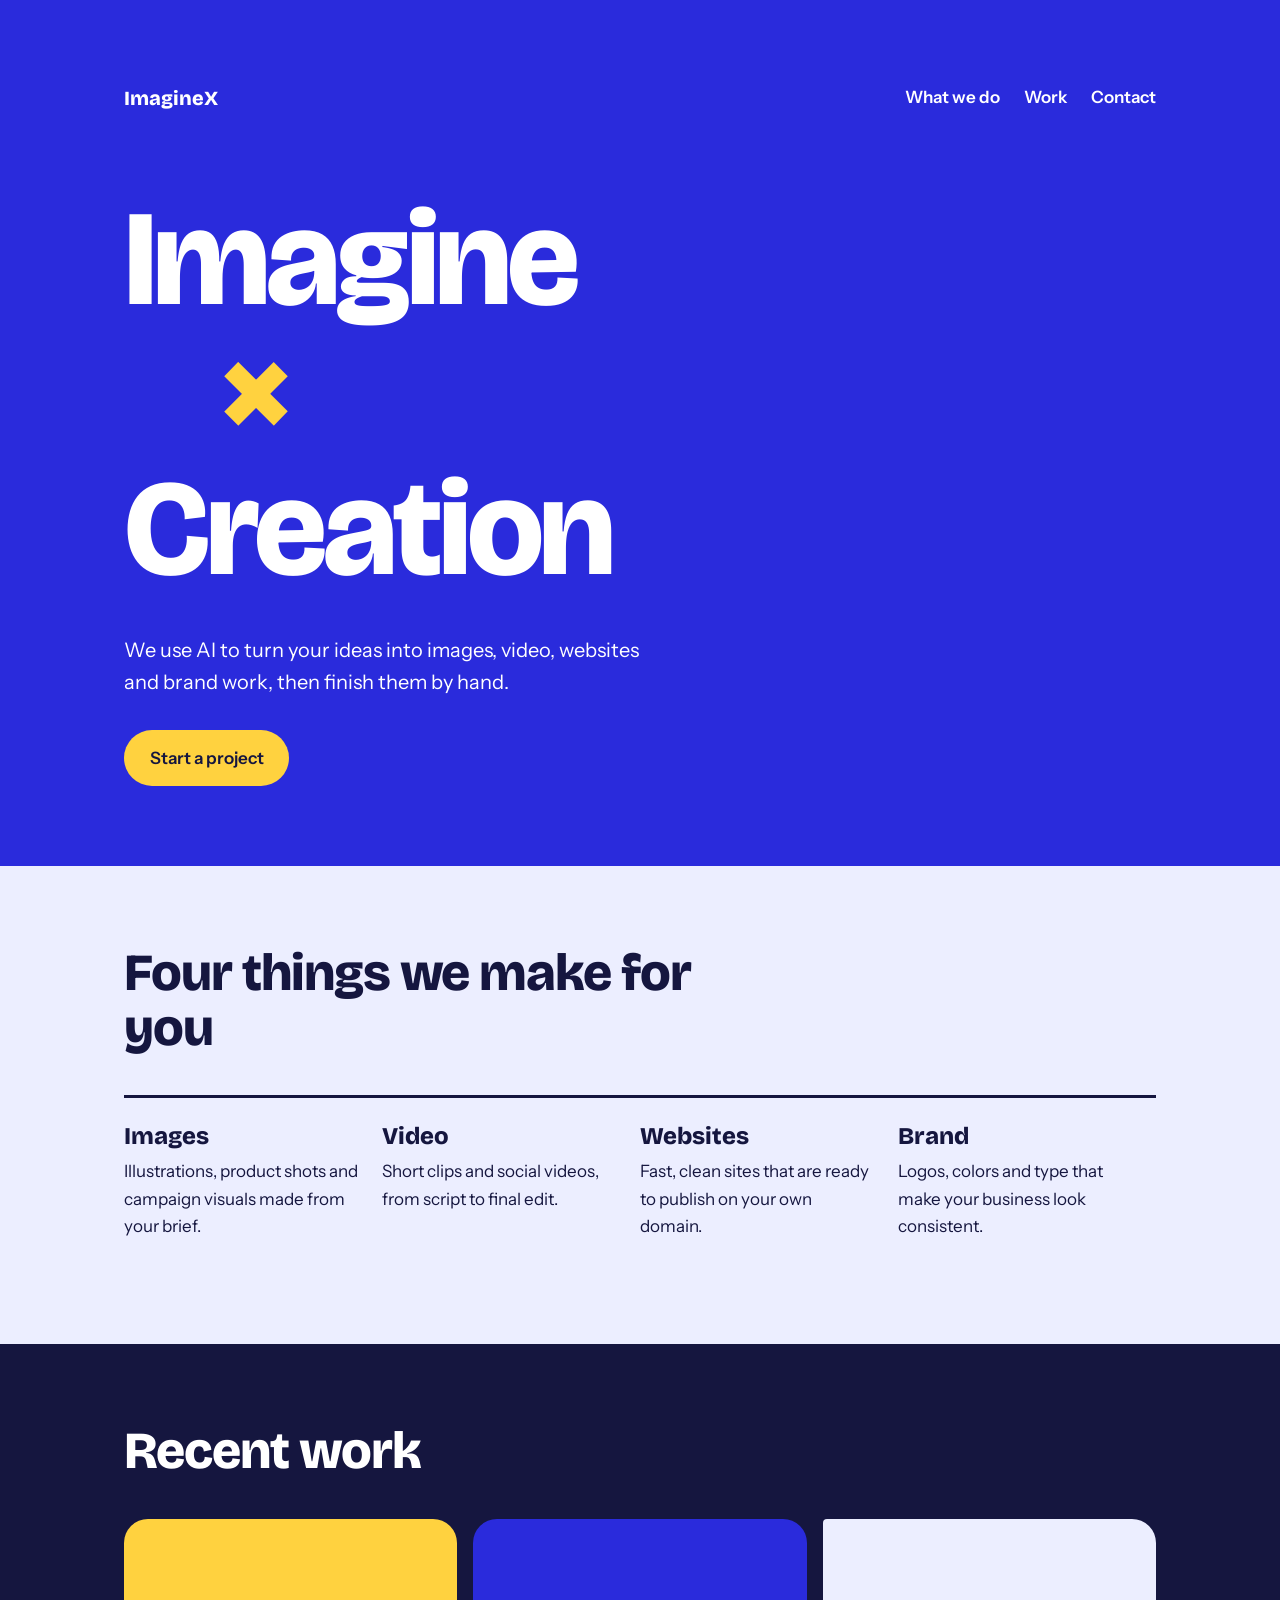
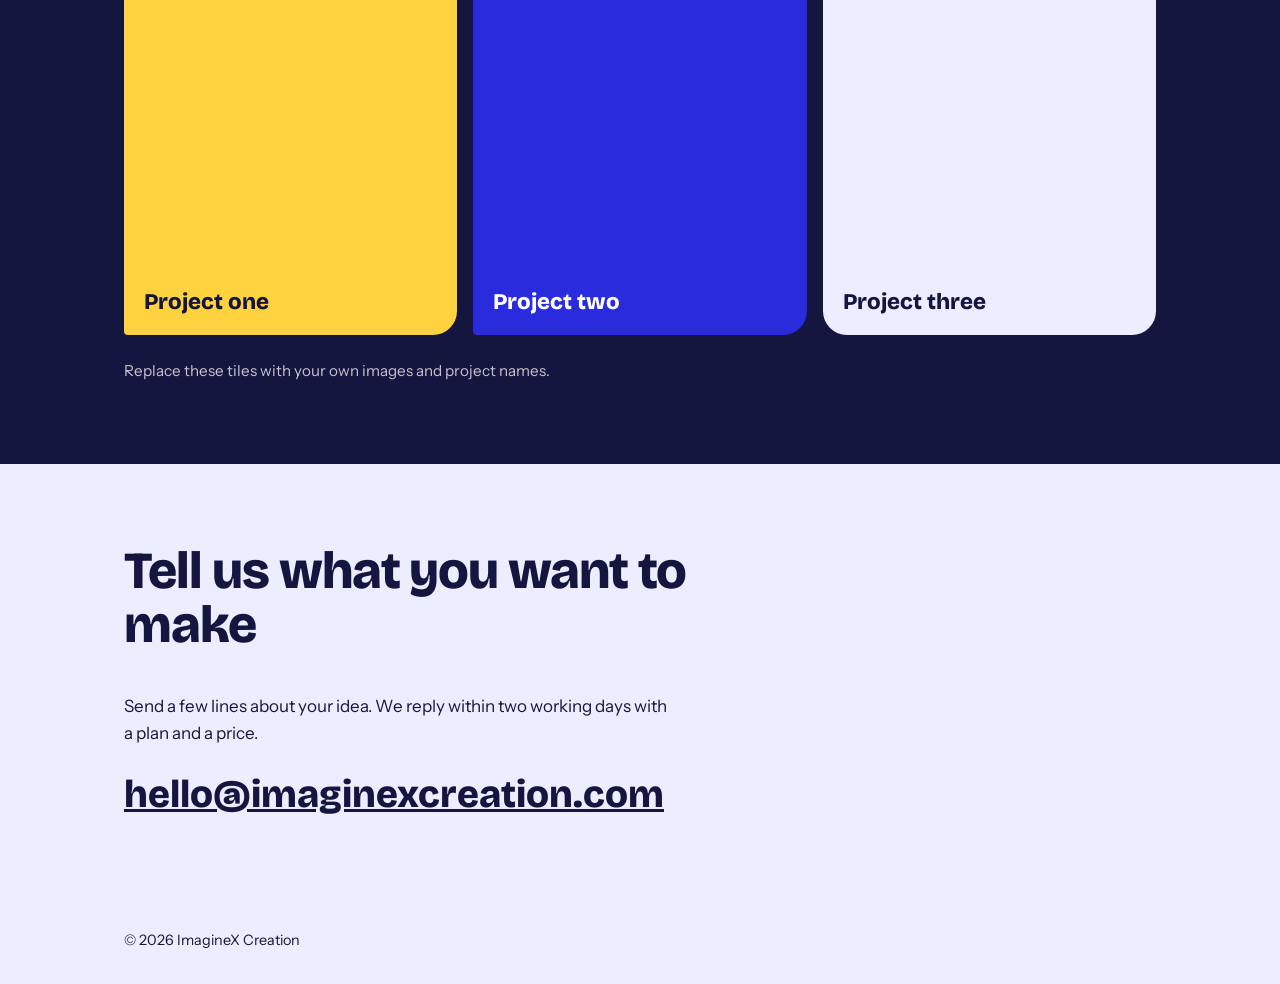
==== index.html @ 9c1b9d25 "Add files via upload" ====
<!DOCTYPE html>
<html lang="en">
<head>
<meta charset="utf-8">
<meta name="viewport" content="width=device-width, initial-scale=1">
<title>ImagineX Creation: AI-powered creative studio</title>
<meta name="description" content="ImagineX Creation turns ideas into images, video, websites and brand work using AI.">
<link rel="icon" href="data:image/svg+xml,<svg xmlns='http://www.w3.org/2000/svg' viewBox='0 0 100 100'><text y='.9em' font-size='90'>✦</text></svg>">
<link rel="preconnect" href="https://fonts.googleapis.com">
<link rel="preconnect" href="https://fonts.gstatic.com" crossorigin>
<link href="https://fonts.googleapis.com/css2?family=Bricolage+Grotesque:opsz,wght@12..96,500;12..96,800&family=Instrument+Sans:wght@400;600&display=swap" rel="stylesheet">
<style>
:root{--blue:#2a2bdc;--ice:#eceeff;--sun:#ffd23f;--navy:#15163f;--white:#fff;
--display:"Bricolage Grotesque","Arial Black",system-ui,sans-serif;--body:"Instrument Sans",system-ui,-apple-system,"Segoe UI",sans-serif}
*{box-sizing:border-box;margin:0}
html{scroll-behavior:smooth}
body{font-family:var(--body);background:var(--ice);color:var(--navy);line-height:1.6;font-size:1.0625rem}
a{color:inherit}
:focus-visible{outline:3px solid var(--sun);outline-offset:3px}
.wrap{max-width:1080px;margin:0 auto;padding:0 1.5rem}
header{display:flex;justify-content:space-between;align-items:center;padding:1.25rem 0}
.logo{font:800 1.25rem var(--display);text-decoration:none}
nav a{margin-left:1.5rem;text-decoration:none;font-weight:600}
nav a:hover{text-decoration:underline}
.hero{background:var(--blue);color:var(--white);padding:4rem 0 5rem;overflow:hidden}
.hero h1{font:800 clamp(3rem,11vw,8.5rem)/.95 var(--display);letter-spacing:-.03em;display:flex;flex-direction:column;align-items:flex-start}
.hero .x{display:inline-block;color:var(--sun);font-size:1.15em;line-height:.8;margin:.05em 0 .05em .6em;transition:transform .15s ease-out}
.hero p{max-width:34rem;margin-top:2.5rem;font-size:1.25rem}
.btn{display:inline-block;margin-top:2rem;background:var(--sun);color:var(--navy);padding:.9rem 1.6rem;border-radius:999px;font-weight:600;text-decoration:none}
.btn:hover{background:var(--white)}
section{padding:5rem 0}
h2{font:800 clamp(2rem,5vw,3.25rem)/1.05 var(--display);letter-spacing:-.02em;margin-bottom:2.5rem;max-width:20ch}
.what{display:grid;grid-template-columns:repeat(auto-fit,minmax(15rem,1fr));gap:0}
.what div{padding:1.5rem 1.5rem 1.5rem 0;border-top:3px solid var(--navy)}
.what h3{font:800 1.5rem var(--display);margin-bottom:.5rem}
.work{background:var(--navy);color:var(--white)}
.work h2{color:var(--white)}
.grid{display:grid;grid-template-columns:repeat(auto-fit,minmax(14rem,1fr));gap:1rem}
.tile{aspect-ratio:4/5;border-radius:1.5rem 1.5rem 1.5rem .25rem;padding:1.25rem;display:flex;align-items:flex-end;font:800 1.4rem var(--display)}
.t1{background:var(--sun);color:var(--navy)}
.t2{background:var(--blue)}
.t3{background:var(--ice);color:var(--navy);border-radius:.25rem 1.5rem 1.5rem 1.5rem}
.note{margin-top:1.5rem;opacity:.75;font-size:.95rem}
.contact p{max-width:34rem;margin-bottom:1.5rem}
.mail{font:800 clamp(1.4rem,4vw,2.4rem) var(--display)}
footer{padding:2rem 0;font-size:.9rem}
@media (prefers-reduced-motion:reduce){.hero .x{transition:none}html{scroll-behavior:auto}}
</style>
</head>
<body>
<div class="hero">
 <div class="wrap">
  <header>
   <a class="logo" href="#">ImagineX</a>
   <nav><a href="#what">What we do</a><a href="#work">Work</a><a href="#contact">Contact</a></nav>
  </header>
  <h1 style="margin-top:4rem"><span>Imagine</span><span class="x" id="x" aria-hidden="true">×</span><span>Creation</span></h1>
  <p>We use AI to turn your ideas into images, video, websites and brand work, then finish them by hand.</p>
  <a class="btn" href="#contact">Start a project</a>
 </div>
</div>

<section id="what">
 <div class="wrap">
  <h2>Four things we make for you</h2>
  <div class="what">
   <div><h3>Images</h3><p>Illustrations, product shots and campaign visuals made from your brief.</p></div>
   <div><h3>Video</h3><p>Short clips and social videos, from script to final edit.</p></div>
   <div><h3>Websites</h3><p>Fast, clean sites that are ready to publish on your own domain.</p></div>
   <div><h3>Brand</h3><p>Logos, colors and type that make your business look consistent.</p></div>
  </div>
 </div>
</section>

<section id="work" class="work">
 <div class="wrap">
  <h2>Recent work</h2>
  <div class="grid">
   <div class="tile t1">Project one</div>
   <div class="tile t2">Project two</div>
   <div class="tile t3">Project three</div>
  </div>
  <p class="note">Replace these tiles with your own images and project names.</p>
 </div>
</section>

<section id="contact" class="contact">
 <div class="wrap">
  <h2>Tell us what you want to make</h2>
  <p>Send a few lines about your idea. We reply within two working days with a plan and a price.</p>
  <a class="mail" href="mailto:hello@imaginexcreation.com">hello@imaginexcreation.com</a>
 </div>
</section>

<footer><div class="wrap">© <span id="y">2026</span> ImagineX Creation</div></footer>

<script>
document.getElementById("y").textContent=new Date().getFullYear();
var x=document.getElementById("x");
if(!matchMedia("(prefers-reduced-motion: reduce)").matches){
 addEventListener("pointermove",function(e){
  var r=(e.clientX/innerWidth-.5)*180;
  x.style.transform="rotate("+r+"deg)";
 });
}
</script>
</body>
</html>
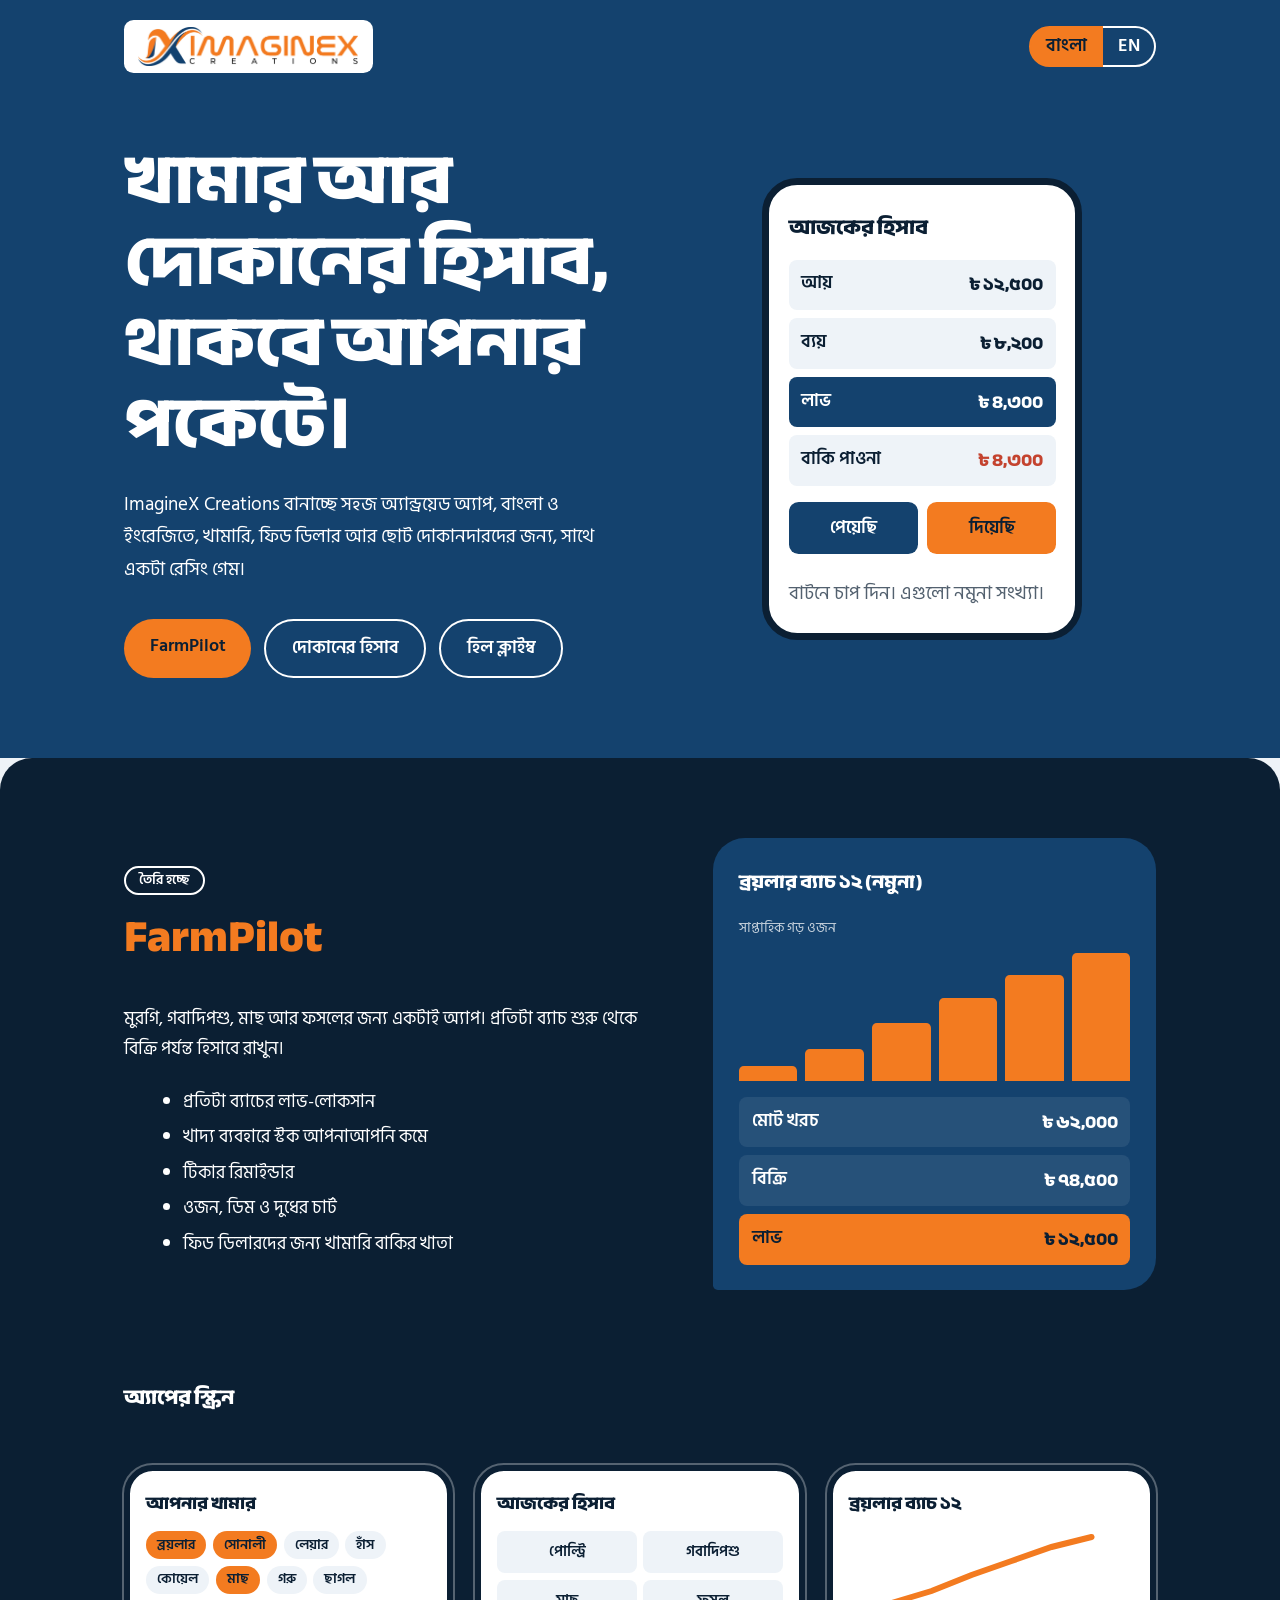
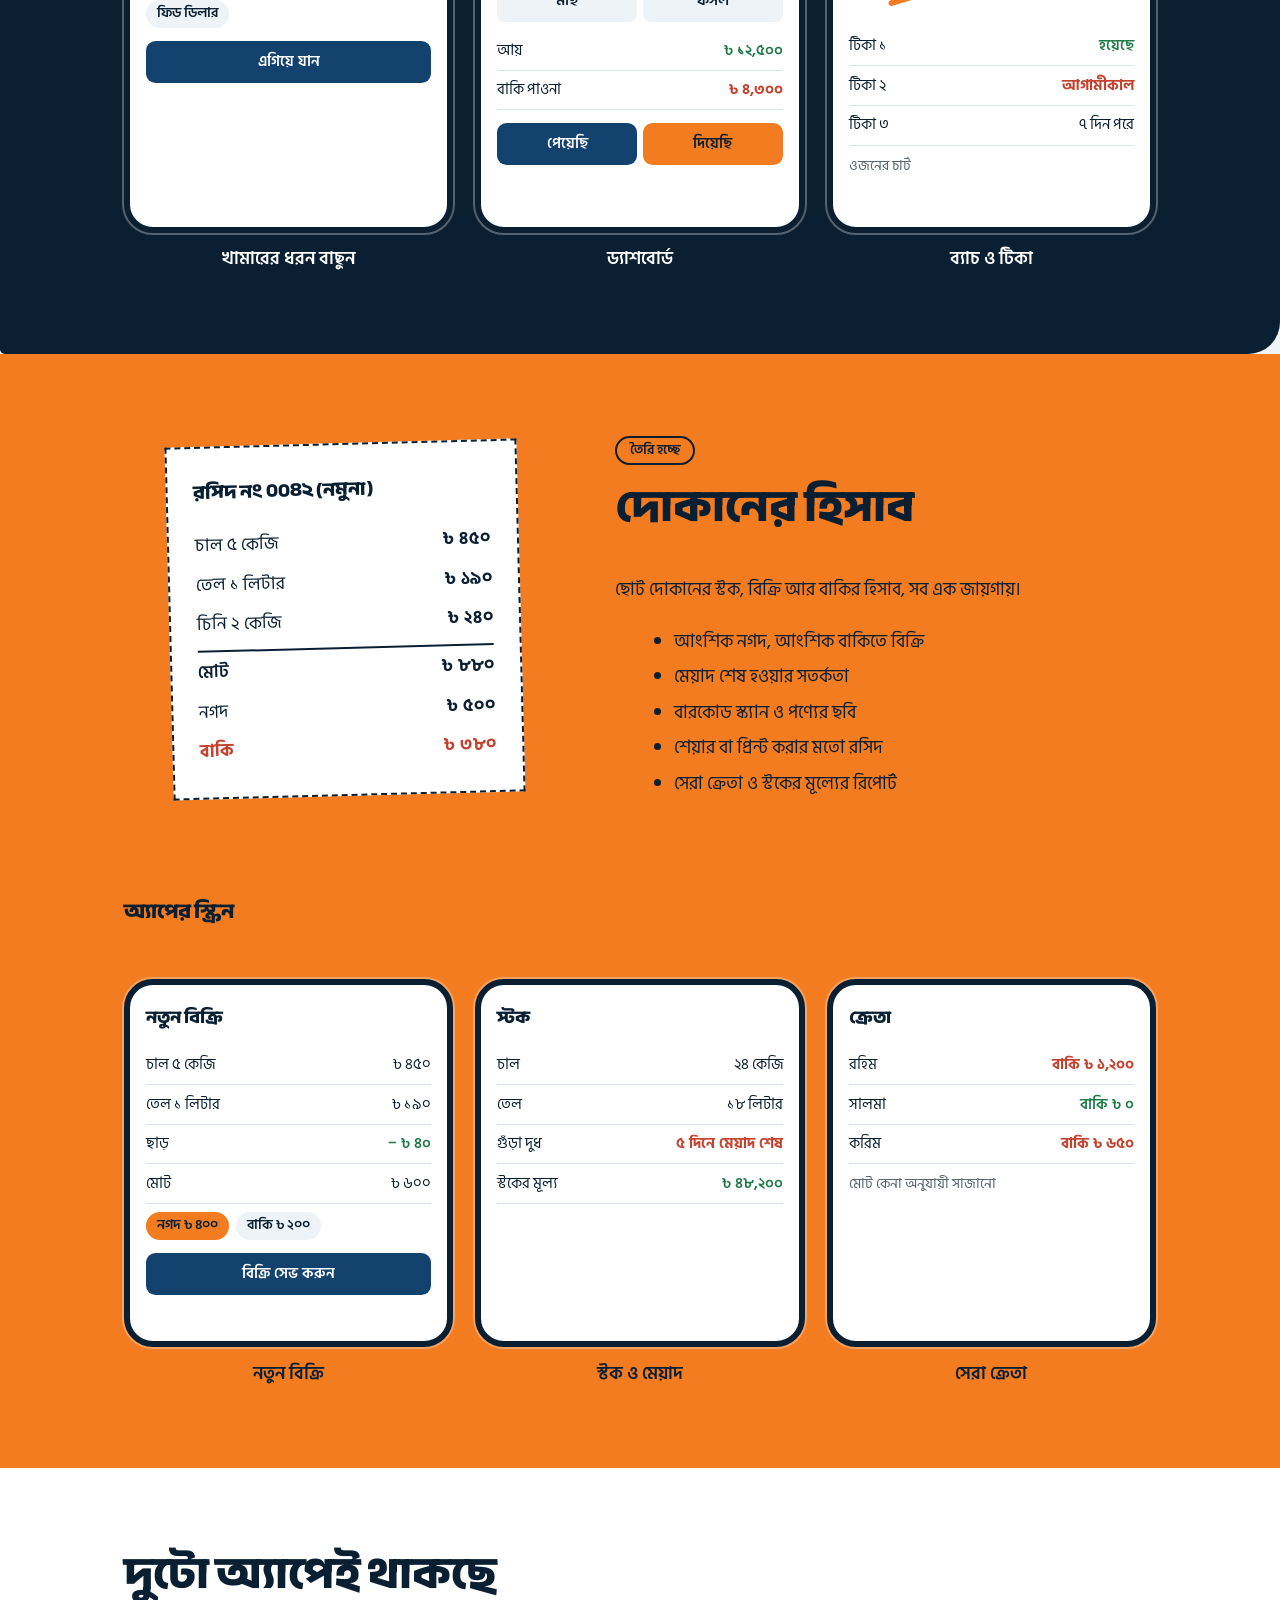
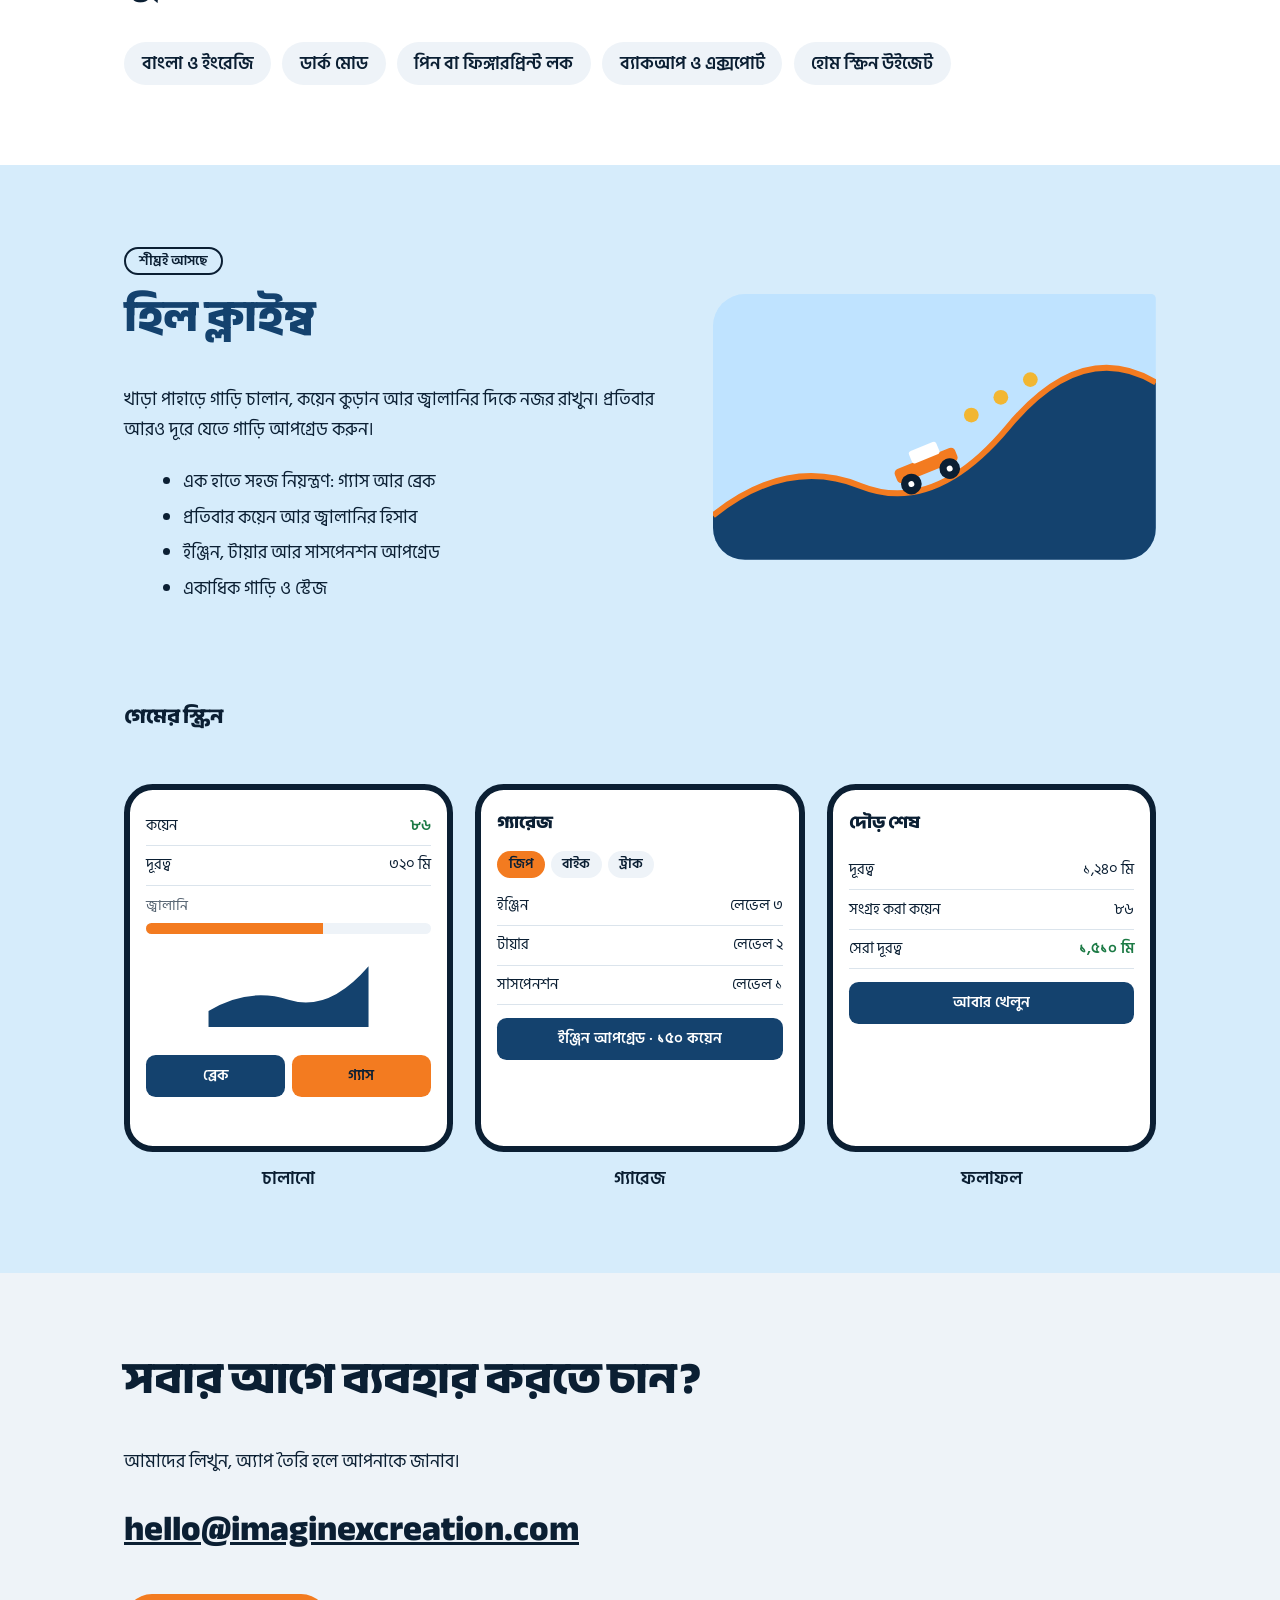
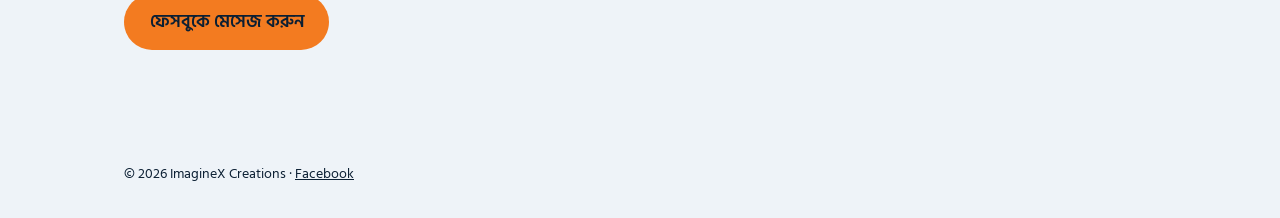
==== commit 44826530: "Add files via upload" ====
--- a/index.html
+++ b/index.html
@@ -1,108 +1,322 @@
 <!DOCTYPE html>
-<html lang="en">
+<html lang="bn">
 <head>
 <meta charset="utf-8">
 <meta name="viewport" content="width=device-width, initial-scale=1">
-<title>ImagineX Creation: AI-powered creative studio</title>
-<meta name="description" content="ImagineX Creation turns ideas into images, video, websites and brand work using AI.">
+<title>ImagineX Creations | Farm and shop apps in Bangla</title>
+<meta name="description" content="ImagineX Creations builds simple Android apps in Bangla and English for farmers, feed dealers and small shopkeepers.">
 <link rel="icon" href="data:image/svg+xml,<svg xmlns='http://www.w3.org/2000/svg' viewBox='0 0 100 100'><text y='.9em' font-size='90'>✦</text></svg>">
 <link rel="preconnect" href="https://fonts.googleapis.com">
 <link rel="preconnect" href="https://fonts.gstatic.com" crossorigin>
-<link href="https://fonts.googleapis.com/css2?family=Bricolage+Grotesque:opsz,wght@12..96,500;12..96,800&family=Instrument+Sans:wght@400;600&display=swap" rel="stylesheet">
+<link href="https://fonts.googleapis.com/css2?family=Anek+Bangla:wght@500;800&family=Hind+Siliguri:wght@400;600&display=swap" rel="stylesheet">
 <style>
-:root{--blue:#2a2bdc;--ice:#eceeff;--sun:#ffd23f;--navy:#15163f;--white:#fff;
---display:"Bricolage Grotesque","Arial Black",system-ui,sans-serif;--body:"Instrument Sans",system-ui,-apple-system,"Segoe UI",sans-serif}
+:root{--ink:#0b1f33;--paddy:#14426e;--mist:#eef3f8;--sun:#f37b20;--brick:#c4432f;--white:#fff;
+--display:"Anek Bangla","Arial Black",system-ui,sans-serif;--body:"Hind Siliguri",system-ui,-apple-system,"Segoe UI",sans-serif}
 *{box-sizing:border-box;margin:0}
 html{scroll-behavior:smooth}
-body{font-family:var(--body);background:var(--ice);color:var(--navy);line-height:1.6;font-size:1.0625rem}
+body{font-family:var(--body);background:var(--mist);color:var(--ink);line-height:1.7;font-size:1.1rem}
 a{color:inherit}
+button{font:inherit;cursor:pointer}
 :focus-visible{outline:3px solid var(--sun);outline-offset:3px}
 .wrap{max-width:1080px;margin:0 auto;padding:0 1.5rem}
 header{display:flex;justify-content:space-between;align-items:center;padding:1.25rem 0}
-.logo{font:800 1.25rem var(--display);text-decoration:none}
-nav a{margin-left:1.5rem;text-decoration:none;font-weight:600}
-nav a:hover{text-decoration:underline}
-.hero{background:var(--blue);color:var(--white);padding:4rem 0 5rem;overflow:hidden}
-.hero h1{font:800 clamp(3rem,11vw,8.5rem)/.95 var(--display);letter-spacing:-.03em;display:flex;flex-direction:column;align-items:flex-start}
-.hero .x{display:inline-block;color:var(--sun);font-size:1.15em;line-height:.8;margin:.05em 0 .05em .6em;transition:transform .15s ease-out}
-.hero p{max-width:34rem;margin-top:2.5rem;font-size:1.25rem}
-.btn{display:inline-block;margin-top:2rem;background:var(--sun);color:var(--navy);padding:.9rem 1.6rem;border-radius:999px;font-weight:600;text-decoration:none}
+.logo{display:inline-flex;background:var(--white);padding:.45rem .9rem;border-radius:.6rem}.logo img{height:2.4rem;width:auto;display:block}
+.lang button{background:none;border:2px solid var(--white);color:var(--white);padding:.2rem .9rem;font-weight:600}
+.lang button:first-child{border-radius:999px 0 0 999px}
+.lang button:last-child{border-radius:0 999px 999px 0;border-left:0}
+.lang [aria-pressed=true]{background:var(--sun);border-color:var(--sun);color:var(--ink)}
+.hero{background:var(--paddy);color:var(--white);padding-bottom:5rem}
+.hero .wrap>div{display:grid;grid-template-columns:1.2fr .8fr;gap:3rem;align-items:center;padding-top:3rem}
+h1{font:800 clamp(2.4rem,6vw,4.4rem)/1.15 var(--display)}
+.hero p{margin-top:1.5rem;max-width:32rem;font-size:1.2rem}
+.btn{display:inline-block;margin-top:2rem;background:var(--sun);color:var(--ink);padding:.8rem 1.6rem;border-radius:999px;font-weight:600;text-decoration:none}
 .btn:hover{background:var(--white)}
+.phone{background:var(--white);color:var(--ink);border:7px solid var(--ink);border-radius:2.2rem;padding:1.4rem 1.2rem;max-width:20rem;justify-self:center;width:100%}
+.phone h2{font:800 1.3rem var(--display);margin-bottom:.8rem}
+dl{display:grid;gap:.5rem}
+dl div{display:flex;justify-content:space-between;padding:.55rem .8rem;background:var(--mist);border-radius:.5rem}
+dt{font-weight:600}
+dd{font:800 1.1rem var(--display)}
+.pf{background:var(--paddy)!important;color:var(--white)}
+.due dd{color:var(--brick)}
+.acts{display:flex;gap:.6rem;margin-top:1rem}
+.acts button{flex:1;border:0;padding:.7rem;border-radius:.6rem;font-weight:600}
+#rec{background:var(--paddy);color:var(--white)}
+#pay{background:var(--sun);color:var(--ink)}
+.acts button:active{transform:scale(.97)}
+.hint{font-size:.9rem;margin-top:.8rem;opacity:.7}
 section{padding:5rem 0}
-h2{font:800 clamp(2rem,5vw,3.25rem)/1.05 var(--display);letter-spacing:-.02em;margin-bottom:2.5rem;max-width:20ch}
-.what{display:grid;grid-template-columns:repeat(auto-fit,minmax(15rem,1fr));gap:0}
-.what div{padding:1.5rem 1.5rem 1.5rem 0;border-top:3px solid var(--navy)}
-.what h3{font:800 1.5rem var(--display);margin-bottom:.5rem}
-.work{background:var(--navy);color:var(--white)}
-.work h2{color:var(--white)}
-.grid{display:grid;grid-template-columns:repeat(auto-fit,minmax(14rem,1fr));gap:1rem}
-.tile{aspect-ratio:4/5;border-radius:1.5rem 1.5rem 1.5rem .25rem;padding:1.25rem;display:flex;align-items:flex-end;font:800 1.4rem var(--display)}
-.t1{background:var(--sun);color:var(--navy)}
-.t2{background:var(--blue)}
-.t3{background:var(--ice);color:var(--navy);border-radius:.25rem 1.5rem 1.5rem 1.5rem}
-.note{margin-top:1.5rem;opacity:.75;font-size:.95rem}
-.contact p{max-width:34rem;margin-bottom:1.5rem}
-.mail{font:800 clamp(1.4rem,4vw,2.4rem) var(--display)}
+h3.big{font:800 clamp(1.8rem,4vw,2.8rem)/1.2 var(--display);margin-bottom:2.5rem}
+.apps{display:grid;grid-template-columns:1.1fr .9fr;gap:1.2rem}
+.app{padding:2.2rem}
+.app h4{font:800 2rem/1.2 var(--display);margin-bottom:.5rem}
+.app ul{margin:1.2rem 0 0 1.2rem}
+.app li{margin-bottom:.3rem}
+.farm{background:var(--ink);color:var(--white);border-radius:2rem 2rem 2rem .3rem}
+.shop{background:var(--sun);border-radius:.3rem 2rem 2rem 2rem}
+.tag{display:inline-block;border:2px solid currentColor;border-radius:999px;padding:0 .8rem;font-size:.9rem;font-weight:600;margin-bottom:1rem}
+.both{background:var(--white)}
+.both ul{list-style:none;padding:0;display:flex;flex-wrap:wrap;gap:.7rem}
+.both li{background:var(--mist);padding:.4rem 1.1rem;border-radius:999px;font-weight:600}
+.contact p{max-width:34rem;margin-bottom:1.2rem}
+.mail{font:800 clamp(1.3rem,4vw,2.2rem) var(--display)}
 footer{padding:2rem 0;font-size:.9rem}
-@media (prefers-reduced-motion:reduce){.hero .x{transition:none}html{scroll-behavior:auto}}
+@media(max-width:820px){.hero .wrap>div,.apps{grid-template-columns:1fr}}
+@media(prefers-reduced-motion:reduce){html{scroll-behavior:auto}.acts button:active{transform:none}}
+.ctas{display:flex;flex-wrap:wrap;gap:.8rem;margin-top:2rem}
+.ctas .btn{margin-top:0}
+.btn.alt{background:none;border:2px solid var(--white);color:var(--white)}
+.btn.alt:hover{background:var(--white);color:var(--paddy)}
+.pro{padding:5rem 0}
+.split{display:grid;grid-template-columns:1.1fr .9fr;gap:3rem;align-items:center}
+.pro p{max-width:34rem}
+.feat{margin:1.4rem 0 0 1.2rem}
+.feat li{margin-bottom:.35rem}
+.vis h4,.receipt h4{font:800 1.2rem var(--display);margin-bottom:1rem}
+.farm{background:var(--ink);color:var(--white)}
+.farm .big{color:var(--sun)}
+.farm .vis{background:#14426e;border-radius:2rem 2rem 2rem .3rem;padding:1.6rem}
+.cap{font-size:.9rem;opacity:.75;margin-bottom:.8rem}
+.bars{display:flex;align-items:flex-end;gap:.5rem;height:8rem;margin-bottom:1rem}
+.bars i{flex:1;background:var(--sun);border-radius:.3rem .3rem 0 0}
+.farm .vis dl div{background:rgba(255,255,255,.08)}
+.farm .vis dl .pf{background:var(--sun)!important;color:var(--ink)}
+.dokan{background:var(--sun);color:var(--ink)}
+.dokan .split{grid-template-columns:.9fr 1.1fr}
+.dokan .tag{border-color:var(--ink)}
+.receipt{background:var(--white);padding:1.6rem;border:2px dashed var(--ink);transform:rotate(-1.5deg);max-width:22rem;justify-self:center;width:100%}
+.row{display:flex;justify-content:space-between;padding:.3rem 0}
+.row.tot{border-top:2px solid var(--ink);margin-top:.4rem;font-weight:600}
+.row.due{color:var(--brick);font-weight:800}
+@media(max-width:820px){.split,.dokan .split{grid-template-columns:1fr}}
+.sub{grid-column:1/-1;font:800 1.3rem var(--display);margin-top:2.5rem}
+.screens{grid-column:1/-1;display:grid;grid-template-columns:repeat(auto-fit,minmax(14rem,1fr));gap:1.4rem}
+figure{margin:0}
+figcaption{margin-top:.7rem;font-weight:600;text-align:center}
+.scr{background:var(--white);color:var(--ink);border:6px solid var(--ink);box-shadow:0 0 0 2px rgba(255,255,255,.3);border-radius:1.8rem;padding:1rem;font-size:.95rem;min-height:23rem}
+.scr h5{font:800 1.1rem var(--display);margin-bottom:.7rem}
+.chips{display:flex;flex-wrap:wrap;gap:.4rem;margin:.5rem 0}
+.chips span{padding:.15rem .7rem;border-radius:999px;background:var(--mist);font-weight:600;font-size:.85rem}
+.chips .on{background:var(--sun)}
+.tiles{display:grid;grid-template-columns:1fr 1fr;gap:.4rem;margin-bottom:.6rem}
+.tiles div{background:var(--mist);padding:.5rem;border-radius:.5rem;font-weight:600;text-align:center}
+.li{display:flex;justify-content:space-between;gap:.5rem;padding:.4rem 0;border-bottom:1px solid #dbe4ec}
+.ok{color:#1c7a45;font-weight:600}
+.warn{color:var(--brick);font-weight:800}
+.go{display:block;text-align:center;background:var(--paddy);color:var(--white);border-radius:.6rem;padding:.5rem;font-weight:600;margin-top:.8rem}
+.go.y{background:var(--sun);color:var(--ink)}
+.two{display:flex;gap:.4rem}.two .go{flex:1}
+.scr svg{width:100%;height:5rem;margin-bottom:.4rem}
+.scr .cap{margin:.5rem 0 0;opacity:.7}
+.game{background:#d6ecfb;color:var(--ink)}
+.game .big{color:var(--paddy)}
+.game .tag{border-color:var(--ink)}
+.game .scr{box-shadow:none}
+.scene{width:100%;display:block;border-radius:2rem .3rem 2rem 2rem}
+.bar{height:.7rem;background:var(--mist);border-radius:999px;overflow:hidden;margin:.3rem 0 .8rem}
+.bar i{display:block;height:100%;background:var(--sun)}
 </style>
 </head>
 <body>
 <div class="hero">
  <div class="wrap">
   <header>
-   <a class="logo" href="#">ImagineX</a>
-   <nav><a href="#what">What we do</a><a href="#work">Work</a><a href="#contact">Contact</a></nav>
+   <a class="logo" href="#" aria-label="ImagineX Creations"><img src="logo.png" alt="ImagineX Creations"></a>
+   <div class="lang" role="group" aria-label="Language"><button id="bn" aria-pressed="true">বাংলা</button><button id="en" aria-pressed="false">EN</button></div>
   </header>
-  <h1 style="margin-top:4rem"><span>Imagine</span><span class="x" id="x" aria-hidden="true">×</span><span>Creation</span></h1>
-  <p>We use AI to turn your ideas into images, video, websites and brand work, then finish them by hand.</p>
-  <a class="btn" href="#contact">Start a project</a>
+  <div>
+   <div>
+    <h1 data-bn="খামার আর দোকানের হিসাব, থাকবে আপনার পকেটে।">Farm and shop accounts, in your pocket.</h1>
+    <p data-bn="ImagineX Creations বানাচ্ছে সহজ অ্যান্ড্রয়েড অ্যাপ, বাংলা ও ইংরেজিতে, খামারি, ফিড ডিলার আর ছোট দোকানদারদের জন্য, সাথে একটা রেসিং গেম।">ImagineX Creations builds simple Android apps in Bangla and English for farmers, feed dealers and small shopkeepers, plus a racing game.</p>
+    <div class="ctas"><a class="btn" href="#farmpilot">FarmPilot</a><a class="btn alt" href="#dokan" data-bn="দোকানের হিসাব">Dokaner Hisab</a><a class="btn alt" href="#hillclimb" data-bn="হিল ক্লাইম্ব">Hill Climb</a></div>
+   </div>
+   <div>
+    <div class="phone">
+     <h2 data-bn="আজকের হিসাব">Today</h2>
+     <dl aria-live="polite">
+      <div><dt data-bn="আয়">Income</dt><dd id="inc"></dd></div>
+      <div><dt data-bn="ব্যয়">Expense</dt><dd id="exp"></dd></div>
+      <div class="pf"><dt data-bn="লাভ">Profit</dt><dd id="pro"></dd></div>
+      <div class="due"><dt data-bn="বাকি পাওনা">Due from customers</dt><dd id="due"></dd></div>
+     </dl>
+     <div class="acts"><button id="rec" data-bn="পেয়েছি">Received</button><button id="pay" data-bn="দিয়েছি">Paid</button></div>
+     <p class="hint" data-bn="বাটনে চাপ দিন। এগুলো নমুনা সংখ্যা।">Tap the buttons. These are sample numbers.</p>
+    </div>
+   </div>
+  </div>
  </div>
 </div>
 
-<section id="what">
+<section id="farmpilot" class="pro farm">
+ <div class="wrap split">
+  <div>
+   <span class="tag" data-bn="তৈরি হচ্ছে">In development</span>
+   <h3 class="big">FarmPilot</h3>
+   <p data-bn="মুরগি, গবাদিপশু, মাছ আর ফসলের জন্য একটাই অ্যাপ। প্রতিটা ব্যাচ শুরু থেকে বিক্রি পর্যন্ত হিসাবে রাখুন।">One app for poultry, livestock, fish and crops. Track every batch from the first day to the sale.</p>
+   <ul class="feat">
+    <li data-bn="প্রতিটা ব্যাচের লাভ-লোকসান">Profit and loss for each batch</li>
+    <li data-bn="খাদ্য ব্যবহারে স্টক আপনাআপনি কমে">Feed use that reduces stock</li>
+    <li data-bn="টিকার রিমাইন্ডার">Vaccine reminders</li>
+    <li data-bn="ওজন, ডিম ও দুধের চার্ট">Weight, egg and milk charts</li>
+    <li data-bn="ফিড ডিলারদের জন্য খামারি বাকির খাতা">Farmer baki ledger for feed dealers</li>
+   </ul>
+  </div>
+  <div class="vis">
+   <h4 data-bn="ব্রয়লার ব্যাচ ১২ (নমুনা)">Broiler batch 12 (sample)</h4>
+   <p class="cap" data-bn="সাপ্তাহিক গড় ওজন">Average weight by week</p>
+   <div class="bars" aria-hidden="true"><i style="height:12%"></i><i style="height:25%"></i><i style="height:45%"></i><i style="height:65%"></i><i style="height:83%"></i><i style="height:100%"></i></div>
+   <dl>
+    <div><dt data-bn="মোট খরচ">Total cost</dt><dd data-bn="৳ ৬২,০০০">৳ 62,000</dd></div>
+    <div><dt data-bn="বিক্রি">Sales</dt><dd data-bn="৳ ৭৪,৫০০">৳ 74,500</dd></div>
+    <div class="pf"><dt data-bn="লাভ">Profit</dt><dd data-bn="৳ ১২,৫০০">৳ 12,500</dd></div>
+   </dl>
+  </div>
+  <h4 class="sub" data-bn="অ্যাপের স্ক্রিন">App screens</h4>
+  <div class="screens">
+   <figure><div class="scr"><h5 data-bn="আপনার খামার">Your farm</h5>
+    <div class="chips"><span class="on" data-bn="ব্রয়লার">Broiler</span><span class="on" data-bn="সোনালী">Sonali</span><span data-bn="লেয়ার">Layer</span><span data-bn="হাঁস">Duck</span><span data-bn="কোয়েল">Quail</span><span class="on" data-bn="মাছ">Fish</span><span data-bn="গরু">Cattle</span><span data-bn="ছাগল">Goat</span><span data-bn="ফিড ডিলার">Feed dealer</span></div><span class="go" data-bn="এগিয়ে যান">Continue</span></div>
+    <figcaption data-bn="খামারের ধরন বাছুন">Choose farm types</figcaption></figure>
+   <figure><div class="scr"><h5 data-bn="আজকের হিসাব">Today</h5>
+    <div class="tiles"><div data-bn="পোল্ট্রি">Poultry</div><div data-bn="গবাদিপশু">Livestock</div><div data-bn="মাছ">Fish</div><div data-bn="ফসল">Crops</div></div>
+    <div class="li"><span data-bn="আয়">Income</span><span class="ok" data-bn="৳ ১২,৫০০">৳ 12,500</span></div><div class="li"><span data-bn="বাকি পাওনা">Due</span><span class="warn" data-bn="৳ ৪,৩০০">৳ 4,300</span></div>
+    <div class="two"><span class="go" data-bn="পেয়েছি">Received</span><span class="go y" data-bn="দিয়েছি">Paid</span></div></div>
+    <figcaption data-bn="ড্যাশবোর্ড">Dashboard</figcaption></figure>
+   <figure><div class="scr"><h5 data-bn="ব্রয়লার ব্যাচ ১২">Broiler batch 12</h5>
+    <svg viewBox="0 0 100 40" role="img" aria-label="Weight chart"><polyline points="0,36 20,30 40,22 60,15 80,8 100,3" fill="none" stroke="#f37b20" stroke-width="3" stroke-linecap="round"/></svg>
+    <div class="li"><span data-bn="টিকা ১">Vaccine 1</span><span class="ok" data-bn="হয়েছে">Done</span></div><div class="li"><span data-bn="টিকা ২">Vaccine 2</span><span class="warn" data-bn="আগামীকাল">Tomorrow</span></div><div class="li"><span data-bn="টিকা ৩">Vaccine 3</span><span data-bn="৭ দিন পরে">In 7 days</span></div><p class="cap" data-bn="ওজনের চার্ট">Weight chart</p></div>
+    <figcaption data-bn="ব্যাচ ও টিকা">Batch and vaccines</figcaption></figure>
+  </div>
+ </div>
+</section>
+
+<section id="dokan" class="pro dokan">
+ <div class="wrap split">
+  <div class="receipt">
+   <h4 data-bn="রসিদ নং ০০৪২ (নমুনা)">Receipt no. 0042 (sample)</h4>
+   <div class="row"><span data-bn="চাল ৫ কেজি">Rice 5 kg</span><b data-bn="৳ ৪৫০">৳ 450</b></div>
+   <div class="row"><span data-bn="তেল ১ লিটার">Oil 1 L</span><b data-bn="৳ ১৯০">৳ 190</b></div>
+   <div class="row"><span data-bn="চিনি ২ কেজি">Sugar 2 kg</span><b data-bn="৳ ২৪০">৳ 240</b></div>
+   <div class="row tot"><span data-bn="মোট">Total</span><b data-bn="৳ ৮৮০">৳ 880</b></div>
+   <div class="row"><span data-bn="নগদ">Paid in cash</span><b data-bn="৳ ৫০০">৳ 500</b></div>
+   <div class="row due"><span data-bn="বাকি">Baki</span><b data-bn="৳ ৩৮০">৳ 380</b></div>
+  </div>
+  <div>
+   <span class="tag" data-bn="তৈরি হচ্ছে">In development</span>
+   <h3 class="big" data-bn="দোকানের হিসাব">Dokaner Hisab</h3>
+   <p data-bn="ছোট দোকানের স্টক, বিক্রি আর বাকির হিসাব, সব এক জায়গায়।">Stock, sales and baki for a small shop, all in one place.</p>
+   <ul class="feat">
+    <li data-bn="আংশিক নগদ, আংশিক বাকিতে বিক্রি">Part cash, part baki sales</li>
+    <li data-bn="মেয়াদ শেষ হওয়ার সতর্কতা">Expiry date alerts</li>
+    <li data-bn="বারকোড স্ক্যান ও পণ্যের ছবি">Barcode scan and product photos</li>
+    <li data-bn="শেয়ার বা প্রিন্ট করার মতো রসিদ">Receipts you can share or print</li>
+    <li data-bn="সেরা ক্রেতা ও স্টকের মূল্যের রিপোর্ট">Best customers and stock value report</li>
+   </ul>
+  </div>
+  <h4 class="sub" data-bn="অ্যাপের স্ক্রিন">App screens</h4>
+  <div class="screens">
+   <figure><div class="scr"><h5 data-bn="নতুন বিক্রি">New sale</h5>
+    <div class="li"><span data-bn="চাল ৫ কেজি">Rice 5 kg</span><span data-bn="৳ ৪৫০">৳ 450</span></div><div class="li"><span data-bn="তেল ১ লিটার">Oil 1 L</span><span data-bn="৳ ১৯০">৳ 190</span></div><div class="li"><span data-bn="ছাড়">Discount</span><span class="ok" data-bn="− ৳ ৪০">− ৳ 40</span></div><div class="li"><span data-bn="মোট">Total</span><span data-bn="৳ ৬০০">৳ 600</span></div>
+    <div class="chips"><span class="on" data-bn="নগদ ৳ ৪০০">Cash ৳ 400</span><span data-bn="বাকি ৳ ২০০">Baki ৳ 200</span></div><span class="go" data-bn="বিক্রি সেভ করুন">Save sale</span></div>
+    <figcaption data-bn="নতুন বিক্রি">New sale</figcaption></figure>
+   <figure><div class="scr"><h5 data-bn="স্টক">Stock</h5>
+    <div class="li"><span data-bn="চাল">Rice</span><span data-bn="২৪ কেজি">24 kg</span></div><div class="li"><span data-bn="তেল">Oil</span><span data-bn="১৮ লিটার">18 L</span></div><div class="li"><span data-bn="গুঁড়া দুধ">Milk powder</span><span class="warn" data-bn="৫ দিনে মেয়াদ শেষ">Expires in 5 days</span></div><div class="li"><span data-bn="স্টকের মূল্য">Stock value</span><span class="ok" data-bn="৳ ৪৮,২০০">৳ 48,200</span></div></div>
+    <figcaption data-bn="স্টক ও মেয়াদ">Stock and expiry</figcaption></figure>
+   <figure><div class="scr"><h5 data-bn="ক্রেতা">Customers</h5>
+    <div class="li"><span data-bn="রহিম">Rahim</span><span class="warn" data-bn="বাকি ৳ ১,২০০">Baki ৳ 1,200</span></div><div class="li"><span data-bn="সালমা">Salma</span><span class="ok" data-bn="বাকি ৳ ০">Baki ৳ 0</span></div><div class="li"><span data-bn="করিম">Karim</span><span class="warn" data-bn="বাকি ৳ ৬৫০">Baki ৳ 650</span></div><p class="cap" data-bn="মোট কেনা অনুযায়ী সাজানো">Sorted by total purchases</p></div>
+    <figcaption data-bn="সেরা ক্রেতা">Best customers</figcaption></figure>
+  </div>
+ </div>
+</section>
+
+<section class="both">
  <div class="wrap">
-  <h2>Four things we make for you</h2>
-  <div class="what">
-   <div><h3>Images</h3><p>Illustrations, product shots and campaign visuals made from your brief.</p></div>
-   <div><h3>Video</h3><p>Short clips and social videos, from script to final edit.</p></div>
-   <div><h3>Websites</h3><p>Fast, clean sites that are ready to publish on your own domain.</p></div>
-   <div><h3>Brand</h3><p>Logos, colors and type that make your business look consistent.</p></div>
-  </div>
- </div>
-</section>
-
-<section id="work" class="work">
- <div class="wrap">
-  <h2>Recent work</h2>
-  <div class="grid">
-   <div class="tile t1">Project one</div>
-   <div class="tile t2">Project two</div>
-   <div class="tile t3">Project three</div>
-  </div>
-  <p class="note">Replace these tiles with your own images and project names.</p>
+  <h3 class="big" data-bn="দুটো অ্যাপেই থাকছে">In both apps</h3>
+  <ul>
+   <li data-bn="বাংলা ও ইংরেজি">Bangla and English</li>
+   <li data-bn="ডার্ক মোড">Dark mode</li>
+   <li data-bn="পিন বা ফিঙ্গারপ্রিন্ট লক">PIN or fingerprint lock</li>
+   <li data-bn="ব্যাকআপ ও এক্সপোর্ট">Backup and export</li>
+   <li data-bn="হোম স্ক্রিন উইজেট">Home screen widget</li>
+  </ul>
+ </div>
+</section>
+
+<section id="hillclimb" class="pro game">
+ <div class="wrap split">
+  <div>
+   <span class="tag" data-bn="শীঘ্রই আসছে">Coming soon</span>
+   <h3 class="big" data-bn="হিল ক্লাইম্ব">Hill Climb</h3>
+   <p data-bn="খাড়া পাহাড়ে গাড়ি চালান, কয়েন কুড়ান আর জ্বালানির দিকে নজর রাখুন। প্রতিবার আরও দূরে যেতে গাড়ি আপগ্রেড করুন।">Drive up steep hills, collect coins and keep an eye on your fuel. Upgrade your vehicle to go further on every run.</p>
+   <ul class="feat">
+    <li data-bn="এক হাতে সহজ নিয়ন্ত্রণ: গ্যাস আর ব্রেক">Simple one-hand controls: gas and brake</li><li data-bn="প্রতিবার কয়েন আর জ্বালানির হিসাব">Coins and fuel to manage on every run</li><li data-bn="ইঞ্জিন, টায়ার আর সাসপেনশন আপগ্রেড">Upgrade engine, tires and suspension</li><li data-bn="একাধিক গাড়ি ও স্টেজ">Several vehicles and stages</li>
+   </ul>
+  </div>
+  <div><svg class="scene" viewBox="0 0 300 180" role="img" aria-label="Hill Climb scene">
+    <rect width="300" height="180" fill="#bfe3ff"/>
+    <path d="M0 150 Q50 110 100 130 T200 90 T300 60 V180 H0Z" fill="#14426e"/>
+    <path d="M0 150 Q50 110 100 130 T200 90 T300 60" fill="none" stroke="#f37b20" stroke-width="4"/>
+    <circle cx="175" cy="82" r="5" fill="#f2b632"/><circle cx="195" cy="70" r="5" fill="#f2b632"/><circle cx="215" cy="58" r="5" fill="#f2b632"/>
+    <g transform="translate(150 130) rotate(-22)"><rect x="-22" y="-20" width="44" height="10" rx="3" fill="#f37b20"/><rect x="-8" y="-28" width="20" height="9" rx="2" fill="#fff"/><circle cx="-14" cy="-7" r="7" fill="#0b1f33"/><circle cx="14" cy="-7" r="7" fill="#0b1f33"/><circle cx="-14" cy="-7" r="2" fill="#fff"/><circle cx="14" cy="-7" r="2" fill="#fff"/></g>
+   </svg></div>
+  <h4 class="sub" data-bn="গেমের স্ক্রিন">Game screens</h4>
+  <div class="screens">
+   <figure><div class="scr">
+    <div class="li"><span data-bn="কয়েন">Coins</span><span class="ok" data-bn="৮৬">86</span></div><div class="li"><span data-bn="দূরত্ব">Distance</span><span data-bn="৩২০ মি">320 m</span></div>
+    <p class="cap" data-bn="জ্বালানি">Fuel</p><div class="bar"><i style="width:62%"></i></div>
+    <svg viewBox="0 0 100 50" aria-hidden="true"><path d="M0 40 Q25 25 50 33 T100 12 V50 H0Z" fill="#14426e"/></svg>
+    <div class="two"><span class="go" data-bn="ব্রেক">Brake</span><span class="go y" data-bn="গ্যাস">Gas</span></div></div>
+    <figcaption data-bn="চালানো">Driving</figcaption></figure>
+   <figure><div class="scr"><h5 data-bn="গ্যারেজ">Garage</h5>
+    <div class="chips"><span class="on" data-bn="জিপ">Jeep</span><span data-bn="বাইক">Bike</span><span data-bn="ট্রাক">Truck</span></div>
+    <div class="li"><span data-bn="ইঞ্জিন">Engine</span><span data-bn="লেভেল ৩">Level 3</span></div><div class="li"><span data-bn="টায়ার">Tires</span><span data-bn="লেভেল ২">Level 2</span></div><div class="li"><span data-bn="সাসপেনশন">Suspension</span><span data-bn="লেভেল ১">Level 1</span></div>
+    <span class="go" data-bn="ইঞ্জিন আপগ্রেড · ১৫০ কয়েন">Upgrade engine · 150 coins</span></div>
+    <figcaption data-bn="গ্যারেজ">Garage</figcaption></figure>
+   <figure><div class="scr"><h5 data-bn="দৌড় শেষ">Run over</h5>
+    <div class="li"><span data-bn="দূরত্ব">Distance</span><span data-bn="১,২৪০ মি">1,240 m</span></div><div class="li"><span data-bn="সংগ্রহ করা কয়েন">Coins collected</span><span data-bn="৮৬">86</span></div><div class="li"><span data-bn="সেরা দূরত্ব">Best distance</span><span class="ok" data-bn="১,৫১০ মি">1,510 m</span></div>
+    <span class="go" data-bn="আবার খেলুন">Play again</span></div>
+    <figcaption data-bn="ফলাফল">Results</figcaption></figure>
+  </div>
  </div>
 </section>
 
 <section id="contact" class="contact">
  <div class="wrap">
-  <h2>Tell us what you want to make</h2>
-  <p>Send a few lines about your idea. We reply within two working days with a plan and a price.</p>
+  <h3 class="big" data-bn="সবার আগে ব্যবহার করতে চান?">Want to try it first?</h3>
+  <p data-bn="আমাদের লিখুন, অ্যাপ তৈরি হলে আপনাকে জানাব।">Write to us and we will tell you when the apps are ready.</p>
   <a class="mail" href="mailto:hello@imaginexcreation.com">hello@imaginexcreation.com</a>
- </div>
-</section>
-
-<footer><div class="wrap">© <span id="y">2026</span> ImagineX Creation</div></footer>
+  <div><a class="btn" href="https://www.facebook.com/profile.php?id=61564806579730" target="_blank" rel="noopener" data-bn="ফেসবুকে মেসেজ করুন">Message us on Facebook</a></div>
+ </div>
+</section>
+
+<footer><div class="wrap">© <span id="y">2026</span> ImagineX Creations · <a href="https://www.facebook.com/profile.php?id=61564806579730" target="_blank" rel="noopener">Facebook</a></div></footer>
 
 <script>
+var lang="bn",inc=12500,exp=8200,due=4300;
+function f(n){return"৳ "+n.toLocaleString(lang==="bn"?"bn-BD":"en-US")}
+function draw(){
+ document.getElementById("inc").textContent=f(inc);
+ document.getElementById("exp").textContent=f(exp);
+ document.getElementById("pro").textContent=f(inc-exp);
+ document.getElementById("due").textContent=f(due);
+}
+function setLang(l){
+ lang=l;document.documentElement.lang=l;
+ document.querySelectorAll("[data-bn]").forEach(function(e){
+  if(!e.dataset.en)e.dataset.en=e.textContent;
+  e.textContent=l==="bn"?e.dataset.bn:e.dataset.en;
+ });
+ document.getElementById("bn").setAttribute("aria-pressed",l==="bn");
+ document.getElementById("en").setAttribute("aria-pressed",l==="en");
+ try{localStorage.setItem("lang",l)}catch(e){}
+ draw();
+}
+document.getElementById("bn").onclick=function(){setLang("bn")};
+document.getElementById("en").onclick=function(){setLang("en")};
+document.getElementById("rec").onclick=function(){inc+=1000;due=Math.max(0,due-1000);draw()};
+document.getElementById("pay").onclick=function(){exp+=400;draw()};
 document.getElementById("y").textContent=new Date().getFullYear();
-var x=document.getElementById("x");
-if(!matchMedia("(prefers-reduced-motion: reduce)").matches){
- addEventListener("pointermove",function(e){
-  var r=(e.clientX/innerWidth-.5)*180;
-  x.style.transform="rotate("+r+"deg)";
- });
-}
+var s="bn";try{s=localStorage.getItem("lang")||"bn"}catch(e){}
+setLang(s);
 </script>
 </body>
 </html>
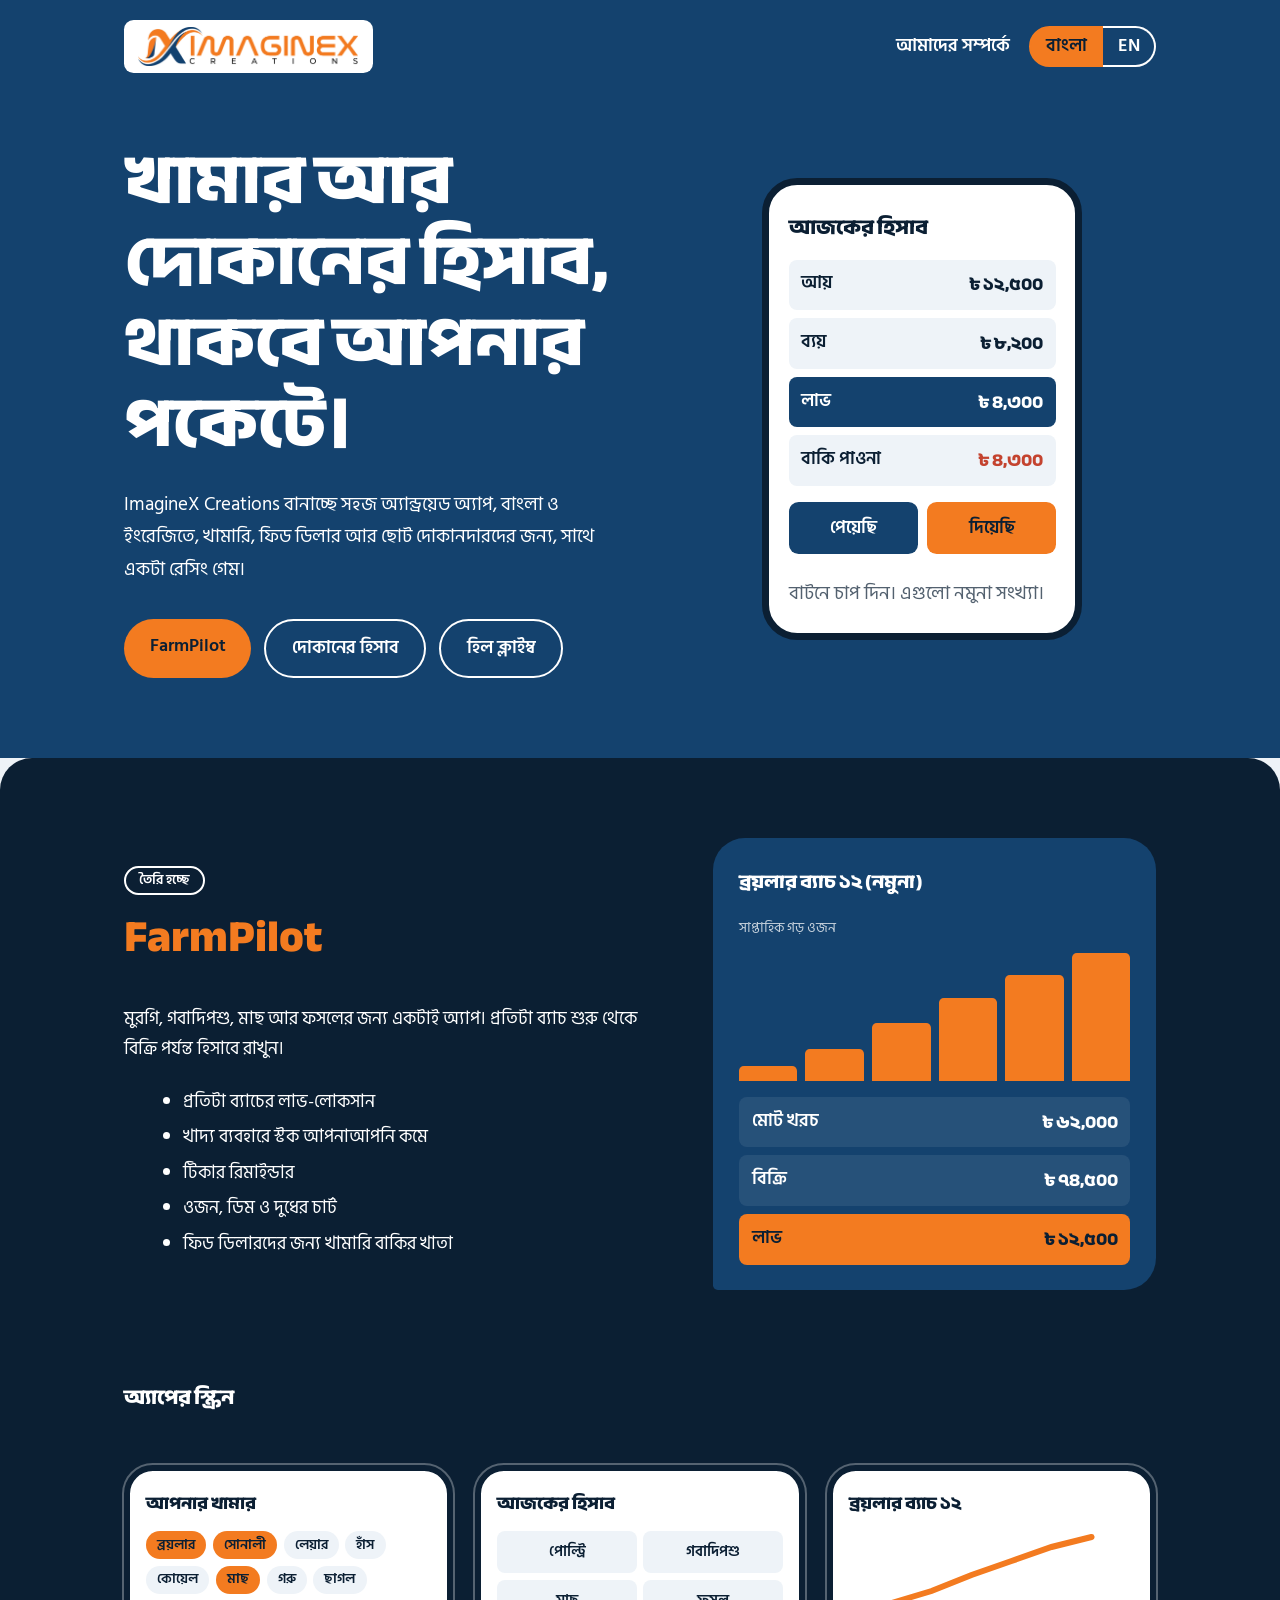
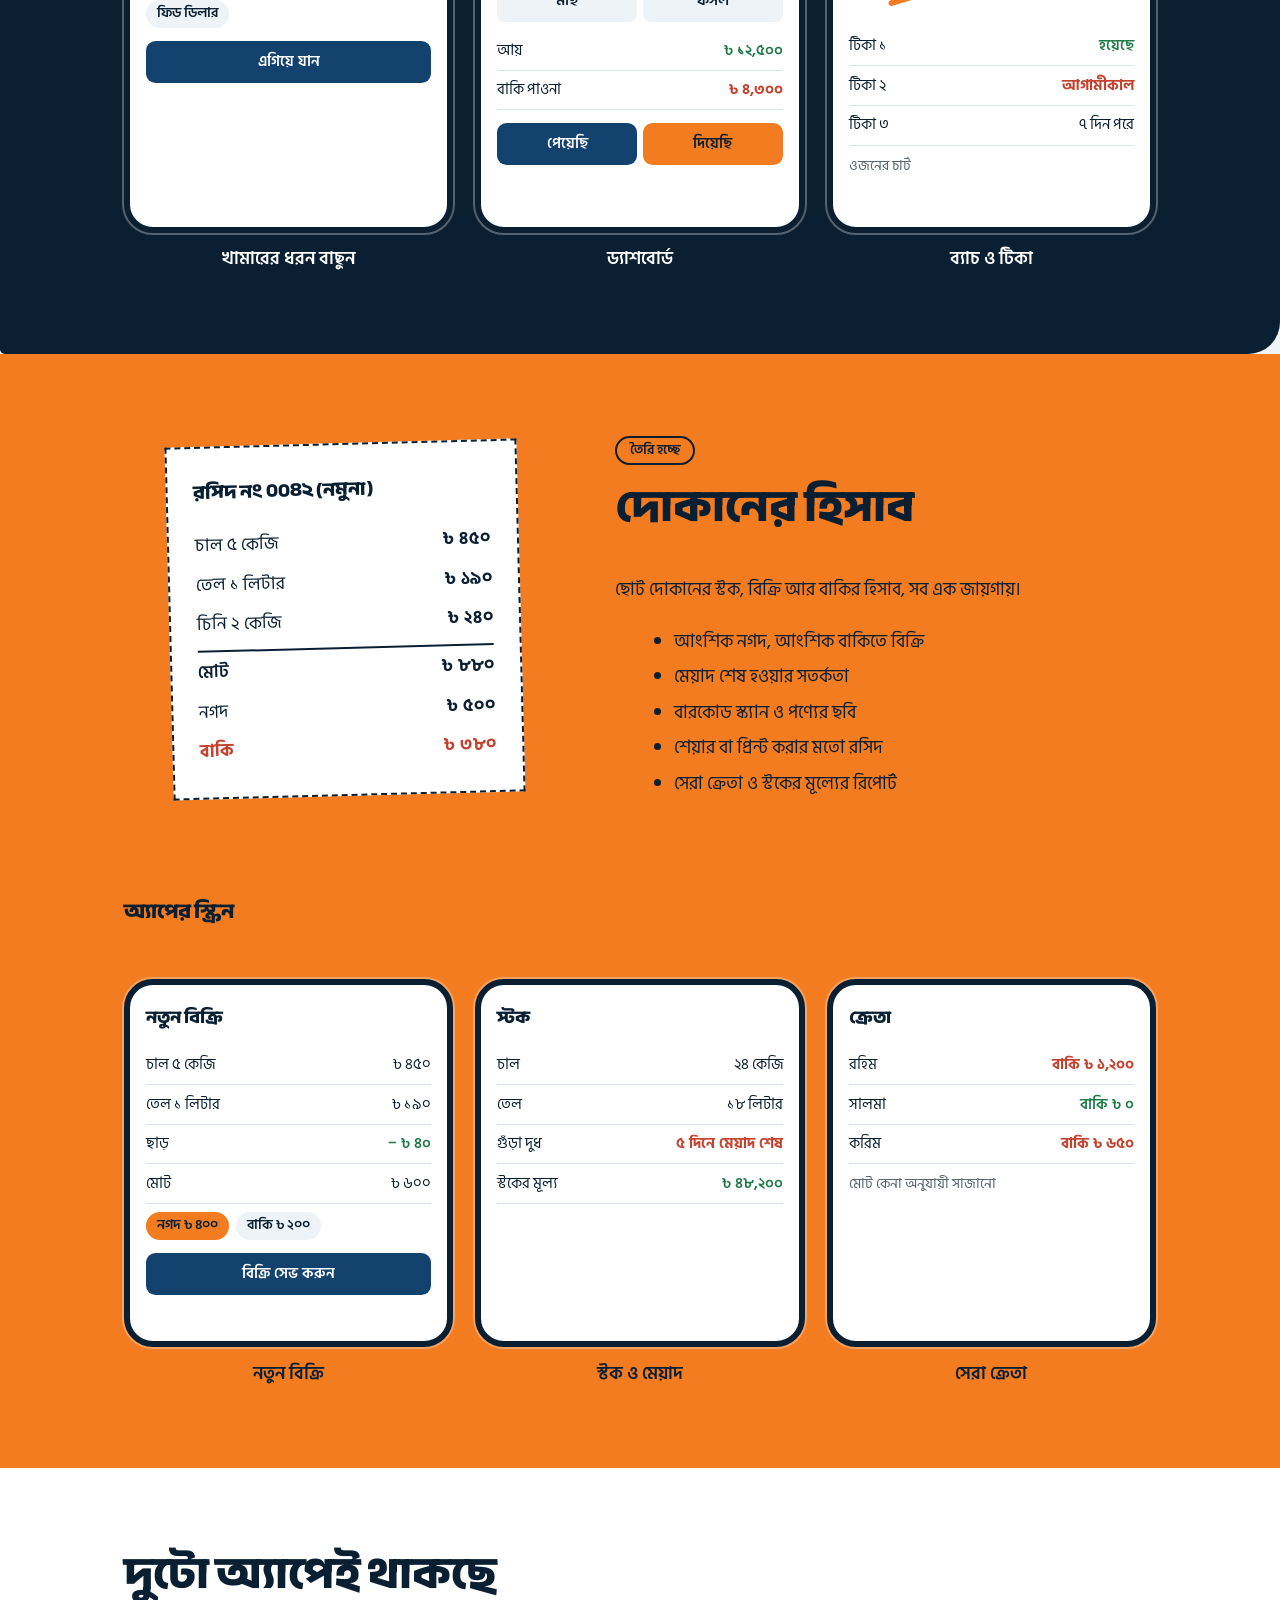
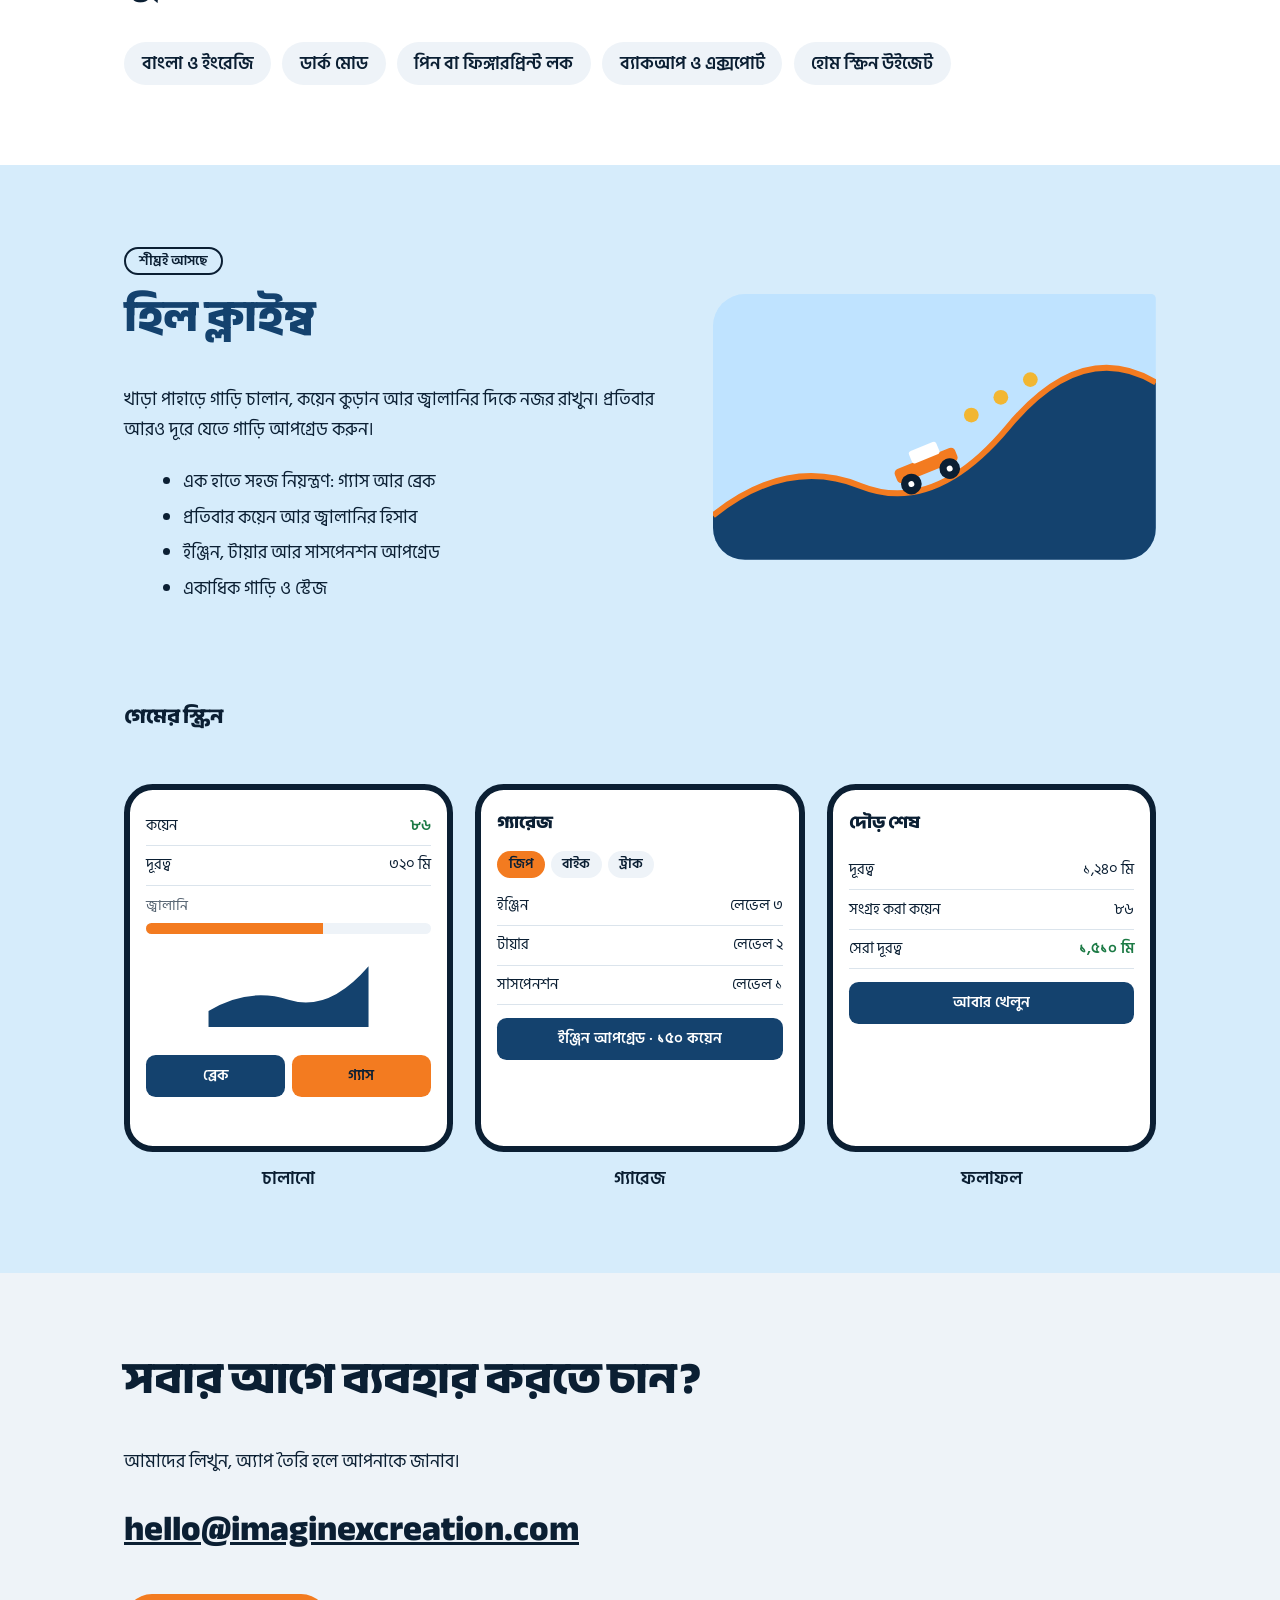
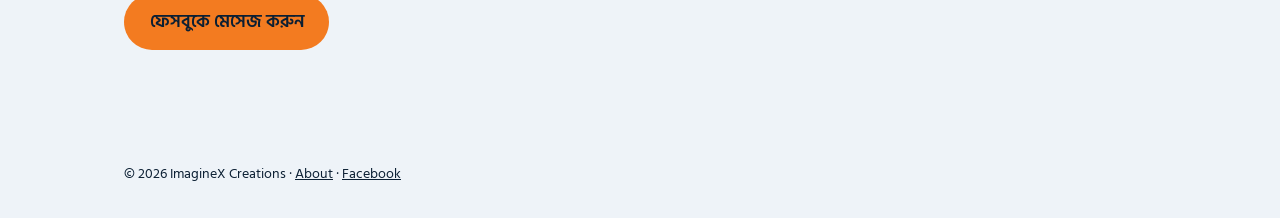
==== commit 4c2f3702: "Add files via upload" ====
--- a/index.html
+++ b/index.html
@@ -115,6 +115,9 @@
 .scene{width:100%;display:block;border-radius:2rem .3rem 2rem 2rem}
 .bar{height:.7rem;background:var(--mist);border-radius:999px;overflow:hidden;margin:.3rem 0 .8rem}
 .bar i{display:block;height:100%;background:var(--sun)}
+.hr{display:flex;align-items:center;gap:1.2rem}
+.hr>a{color:var(--white);font-weight:600;text-decoration:none}
+.hr>a:hover{text-decoration:underline}
 </style>
 </head>
 <body>
@@ -122,7 +125,7 @@
  <div class="wrap">
   <header>
    <a class="logo" href="#" aria-label="ImagineX Creations"><img src="logo.png" alt="ImagineX Creations"></a>
-   <div class="lang" role="group" aria-label="Language"><button id="bn" aria-pressed="true">বাংলা</button><button id="en" aria-pressed="false">EN</button></div>
+   <div class="hr"><a href="about.html" data-bn="আমাদের সম্পর্কে">About</a><div class="lang" role="group" aria-label="Language"><button id="bn" aria-pressed="true">বাংলা</button><button id="en" aria-pressed="false">EN</button></div></div>
   </header>
   <div>
    <div>
@@ -288,7 +291,7 @@
  </div>
 </section>
 
-<footer><div class="wrap">© <span id="y">2026</span> ImagineX Creations · <a href="https://www.facebook.com/profile.php?id=61564806579730" target="_blank" rel="noopener">Facebook</a></div></footer>
+<footer><div class="wrap">© <span id="y">2026</span> ImagineX Creations · <a href="about.html">About</a> · <a href="https://www.facebook.com/profile.php?id=61564806579730" target="_blank" rel="noopener">Facebook</a></div></footer>
 
 <script>
 var lang="bn",inc=12500,exp=8200,due=4300;
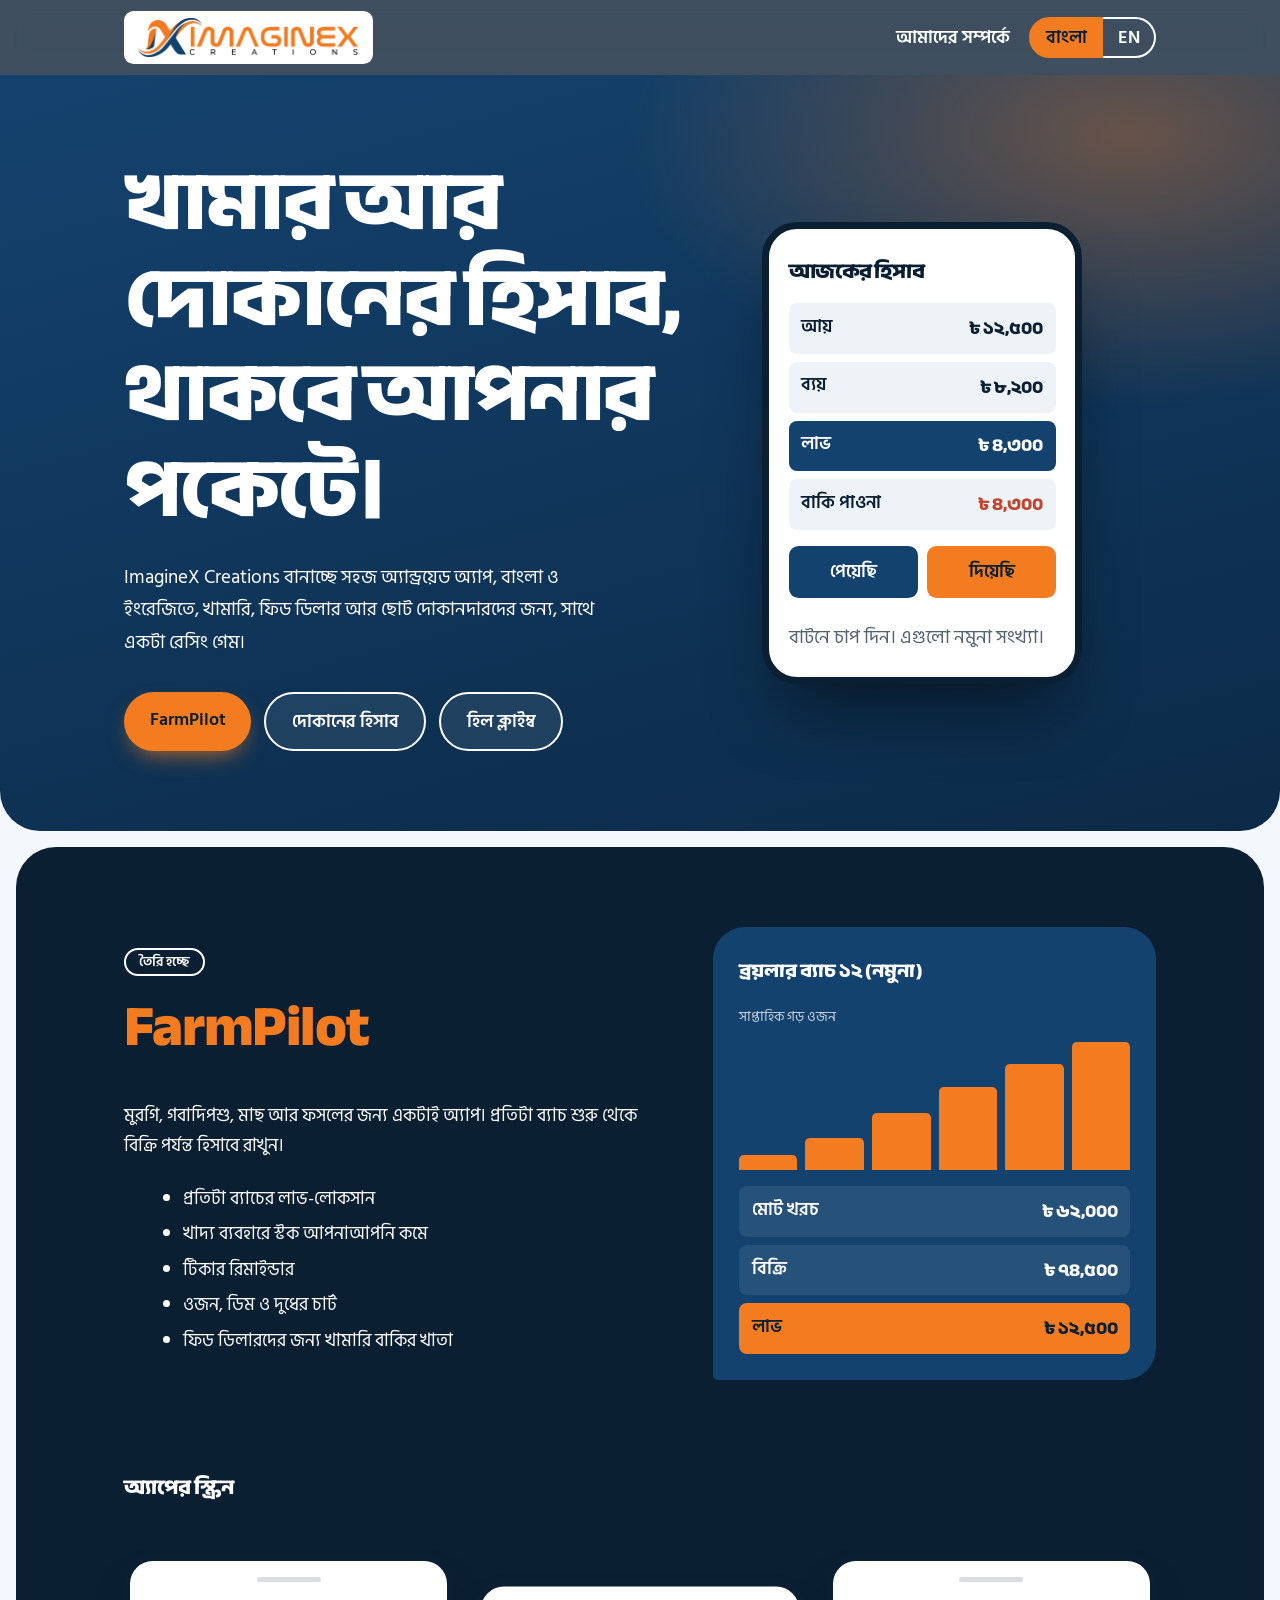
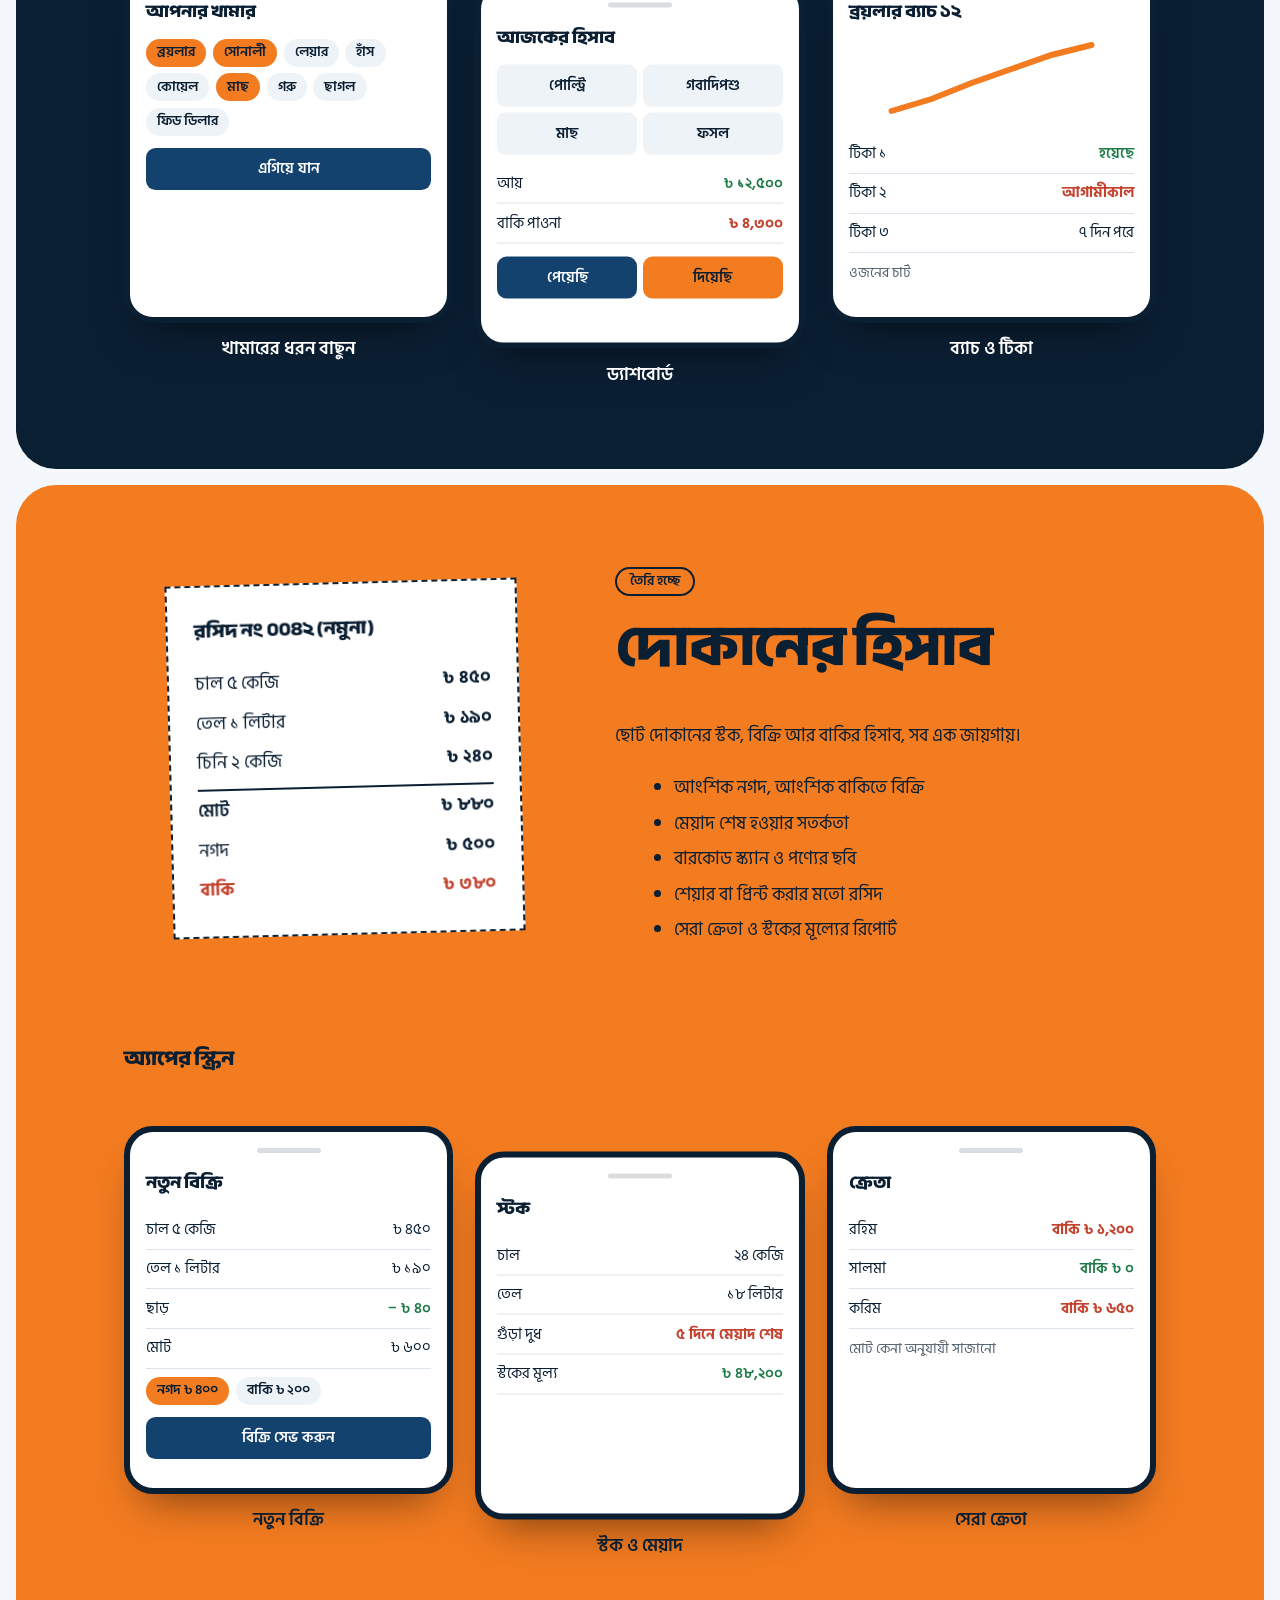
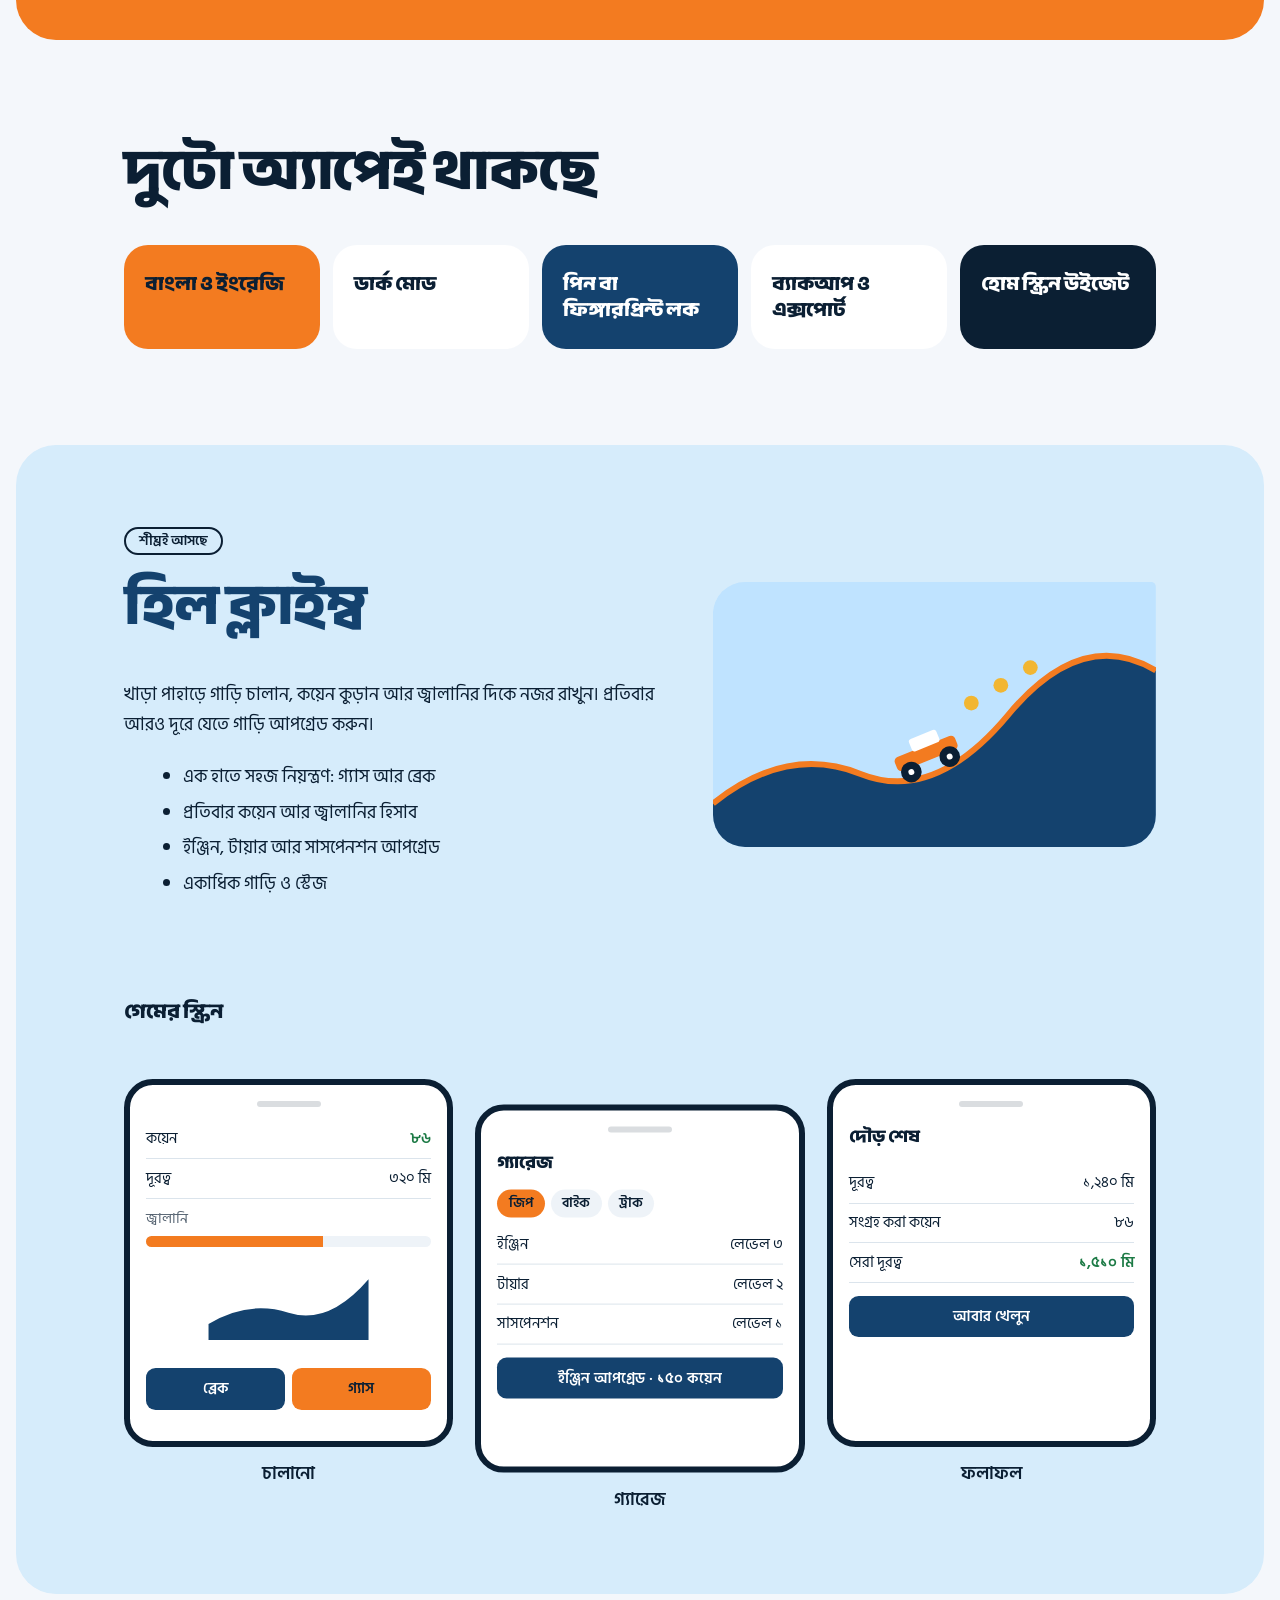
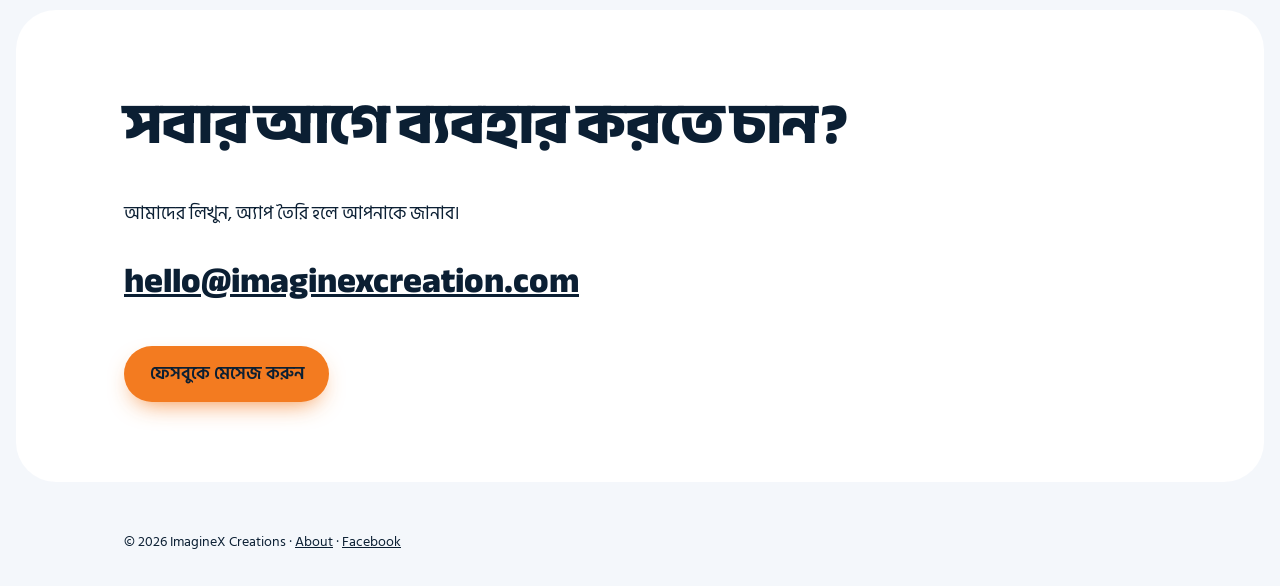
==== commit cbb531e0: "Add files via upload" ====
--- a/index.html
+++ b/index.html
@@ -118,15 +118,46 @@
 .hr{display:flex;align-items:center;gap:1.2rem}
 .hr>a{color:var(--white);font-weight:600;text-decoration:none}
 .hr>a:hover{text-decoration:underline}
+
+/* modern layer */
+html{scroll-padding-top:5rem}
+body{background:#f4f7fb}
+.top{position:sticky;top:0;z-index:30;background:rgba(11,31,51,.78);-webkit-backdrop-filter:blur(14px) saturate(1.4);backdrop-filter:blur(14px) saturate(1.4)}
+.top header{padding:.7rem 0}
+.hero{background:radial-gradient(48rem 26rem at 88% 8%,rgba(243,123,32,.38),transparent 65%),linear-gradient(165deg,#14426e 0%,#0b2a47 100%);padding-top:2rem;border-radius:0 0 2.5rem 2.5rem}
+h1{letter-spacing:-.025em}
+.hero h1{font-size:clamp(2.6rem,7vw,5.2rem)}
+.btn{box-shadow:0 10px 24px -10px rgba(243,123,32,.9)}
+.btn.alt{box-shadow:none;background:rgba(255,255,255,.08)}
+.phone{box-shadow:0 40px 70px -25px rgba(0,0,0,.6)}
+.pro,.how,.contact{margin:1rem;border-radius:2.5rem}
+.contact{background:var(--white)}
+h3.big,h2{letter-spacing:-.02em}
+h3.big{font-size:clamp(2.2rem,5vw,3.6rem)}
+.scr{box-shadow:0 24px 44px -20px rgba(0,0,0,.5)}
+.scr::before{content:"";display:block;width:4rem;height:.35rem;border-radius:999px;background:var(--ink);opacity:.15;margin:0 auto .8rem}
+@media(min-width:821px){.screens figure:nth-child(2){transform:translateY(1.6rem)}.screens{padding-bottom:1.6rem}}
+.both{background:none}
+.both ul{display:grid;grid-template-columns:repeat(auto-fit,minmax(11rem,1fr));gap:.8rem}
+.both li{border-radius:1.5rem;padding:1.6rem 1.3rem;font:800 1.25rem/1.3 var(--display);background:var(--white)}
+.both li:nth-child(1){background:var(--sun)}
+.both li:nth-child(3){background:var(--paddy);color:var(--white)}
+.both li:nth-child(5){background:var(--ink);color:var(--white)}
+@keyframes up{from{opacity:0;transform:translateY(16px)}}
+.hero h1,.hero p,.hero .ctas,.hero .phone{animation:up .7s cubic-bezier(.2,.7,.2,1) both}
+.hero p{animation-delay:.1s}.hero .ctas{animation-delay:.2s}.hero .phone{animation-delay:.3s}
+@media(prefers-reduced-motion:reduce){.hero h1,.hero p,.hero .ctas,.hero .phone{animation:none}}
 </style>
 </head>
 <body>
-<div class="hero">
- <div class="wrap">
+<div class="top"><div class="wrap">
   <header>
    <a class="logo" href="#" aria-label="ImagineX Creations"><img src="logo.png" alt="ImagineX Creations"></a>
    <div class="hr"><a href="about.html" data-bn="আমাদের সম্পর্কে">About</a><div class="lang" role="group" aria-label="Language"><button id="bn" aria-pressed="true">বাংলা</button><button id="en" aria-pressed="false">EN</button></div></div>
   </header>
+ </div></div>
+<div class="hero">
+ <div class="wrap">
   <div>
    <div>
     <h1 data-bn="খামার আর দোকানের হিসাব, থাকবে আপনার পকেটে।">Farm and shop accounts, in your pocket.</h1>
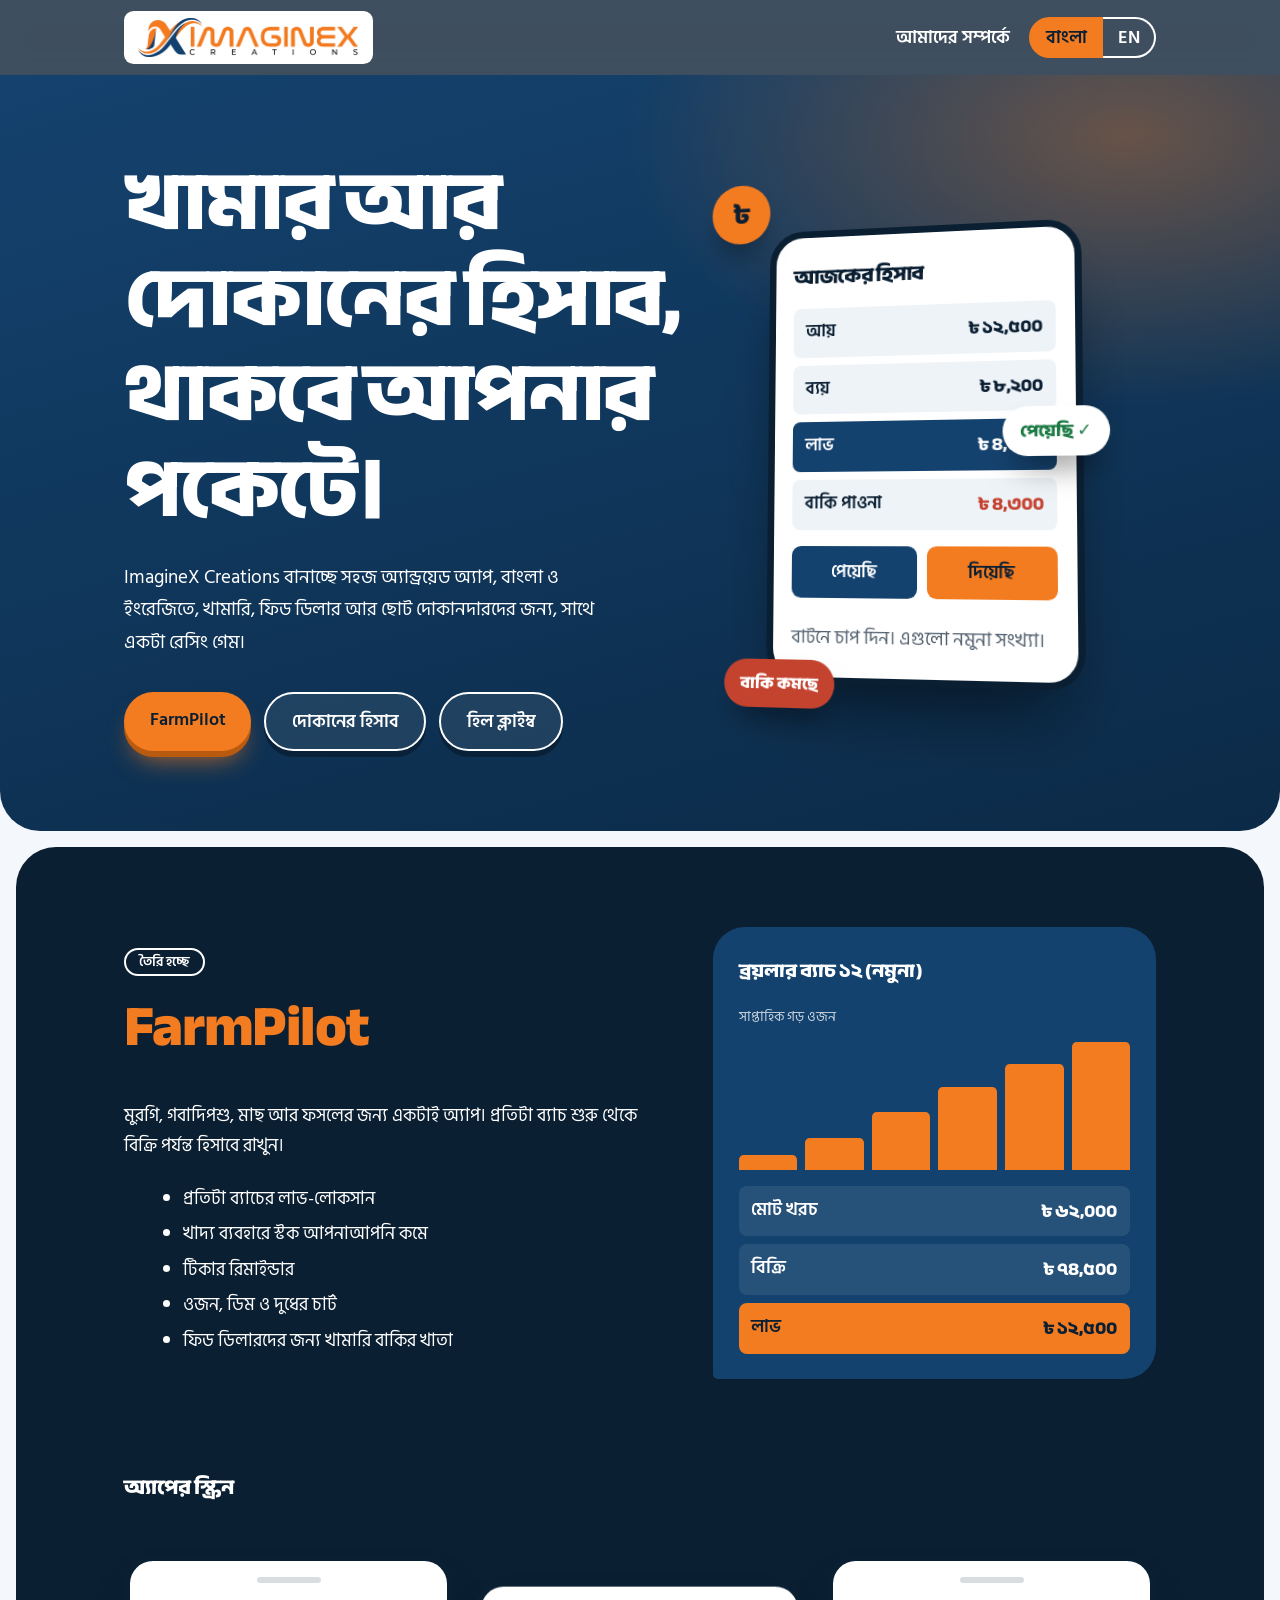
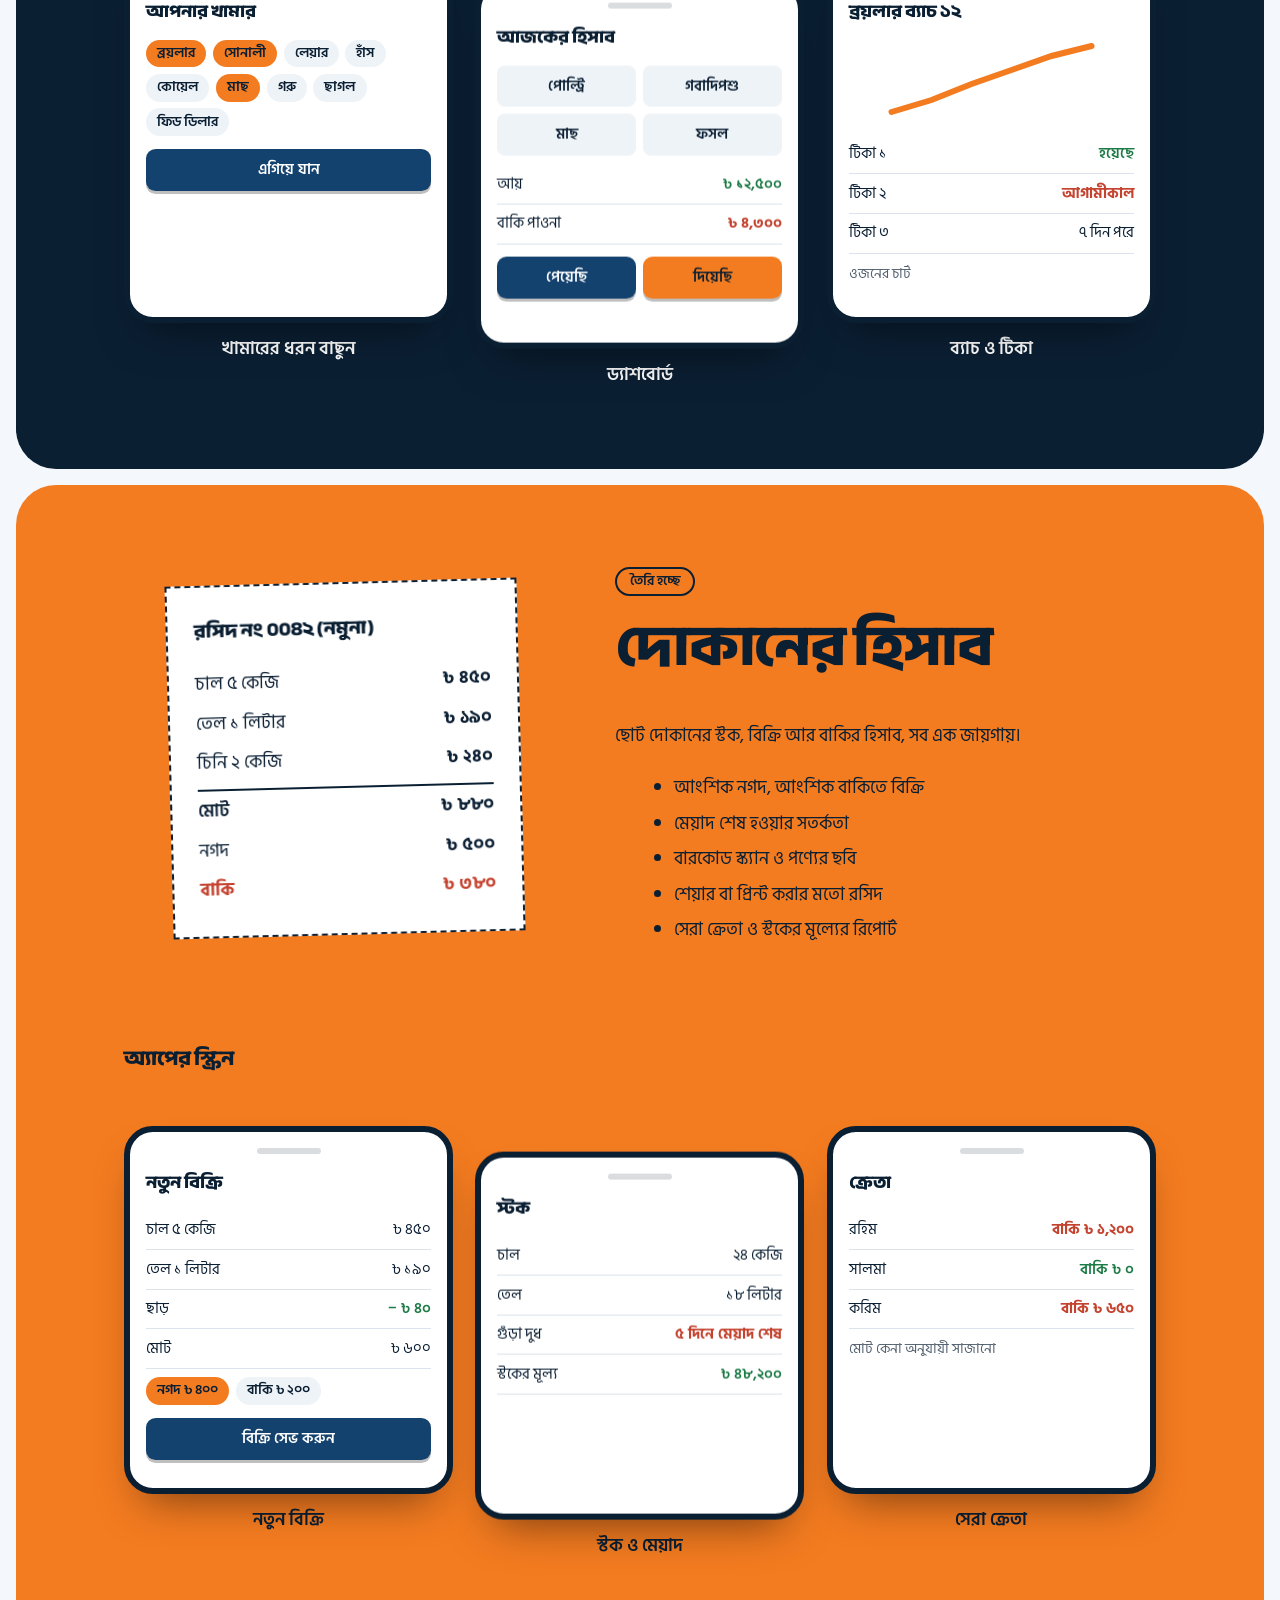
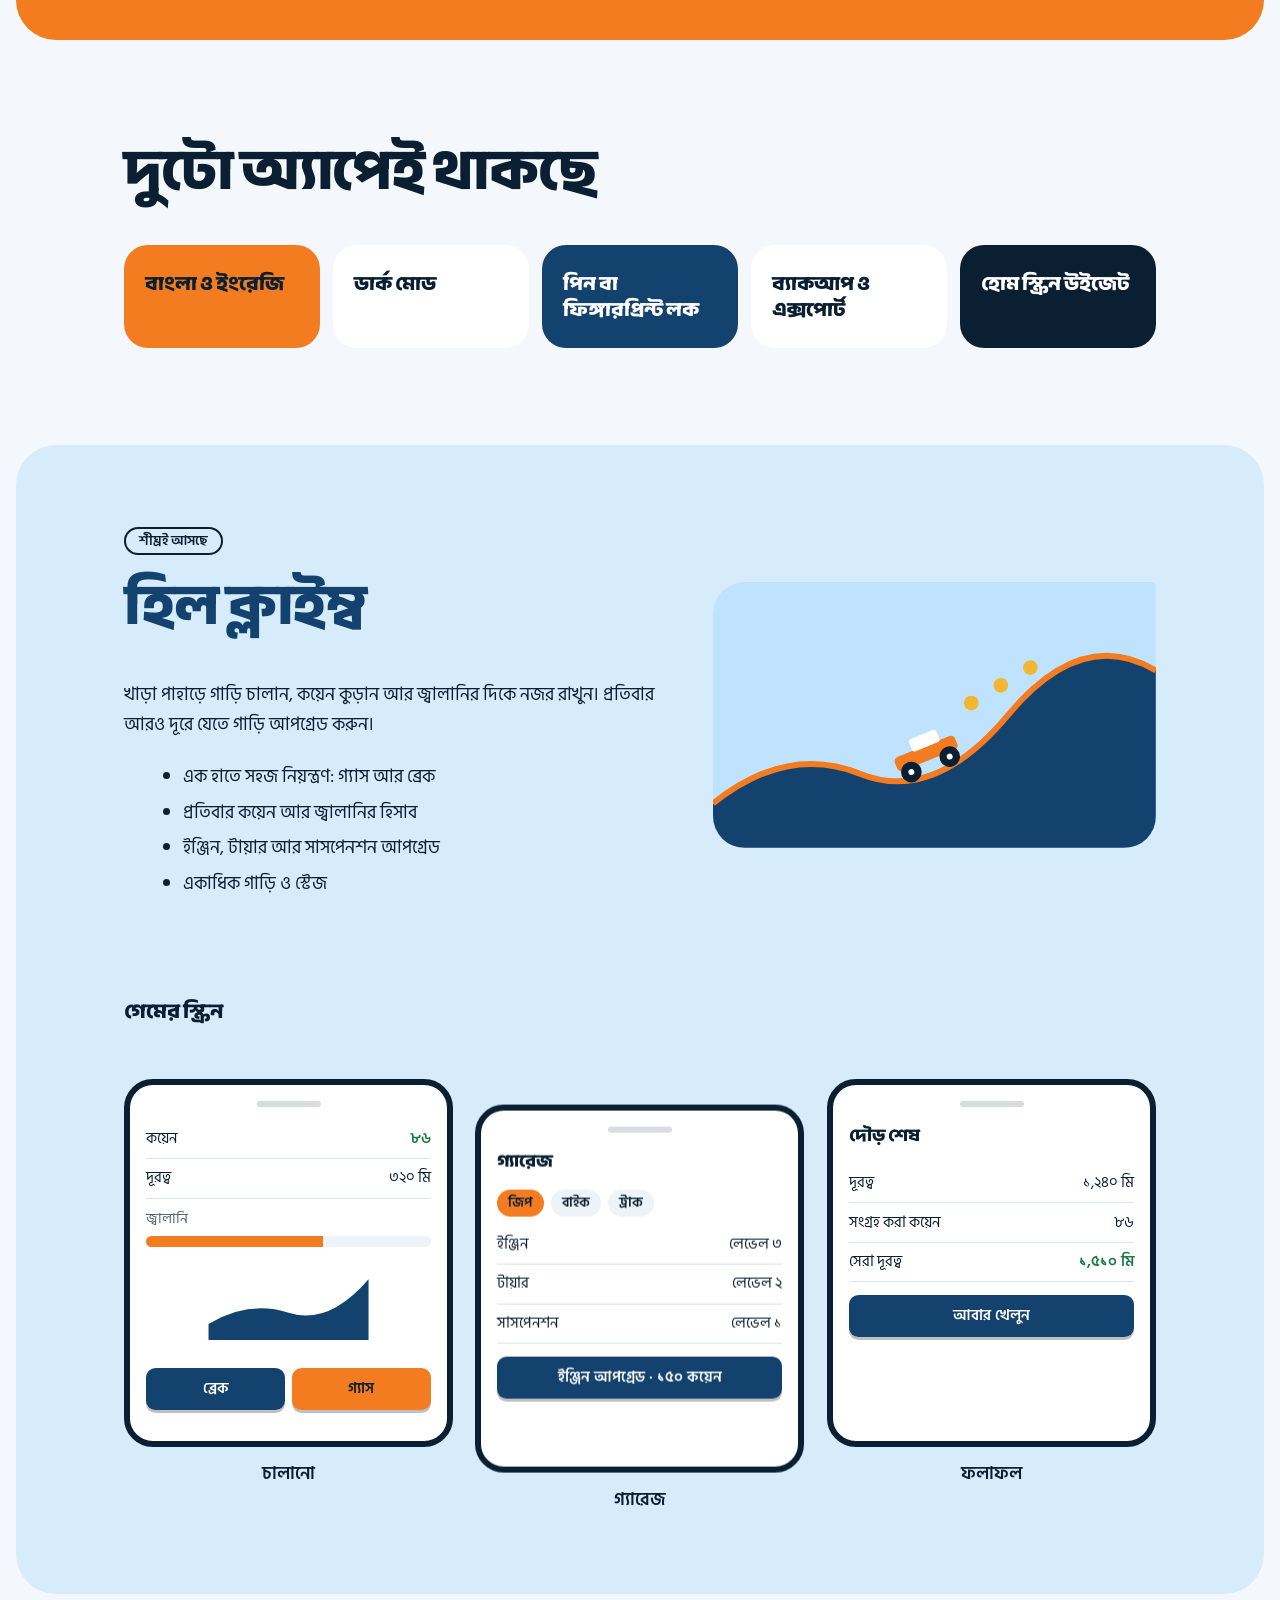
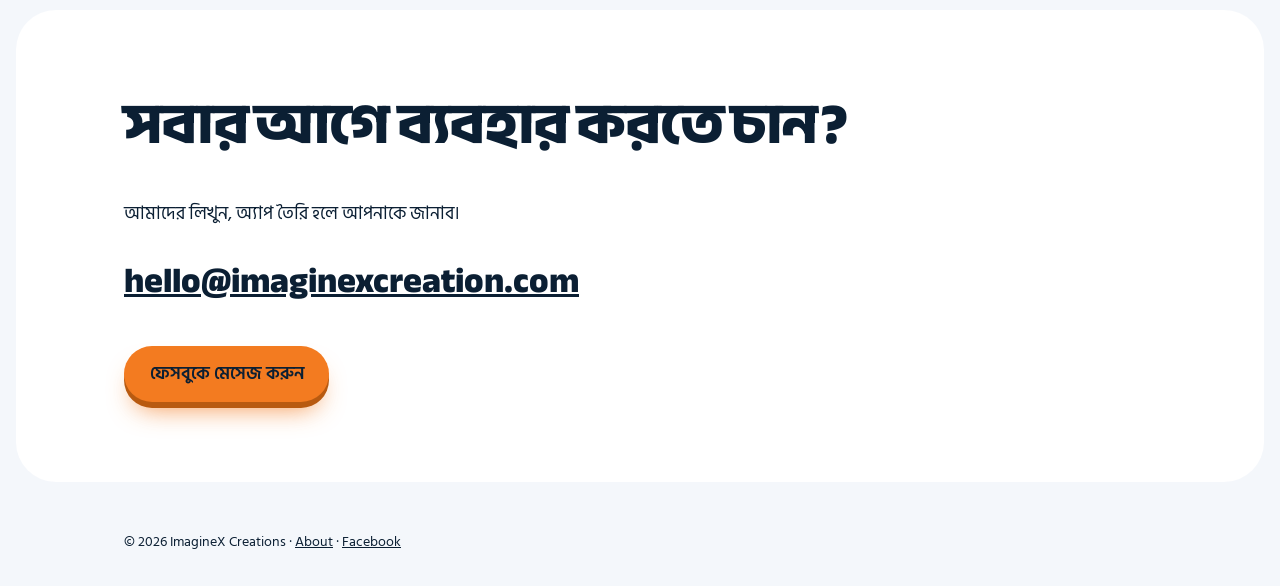
==== commit 34615838: "Add files via upload" ====
--- a/index.html
+++ b/index.html
@@ -147,6 +147,24 @@
 .hero h1,.hero p,.hero .ctas,.hero .phone{animation:up .7s cubic-bezier(.2,.7,.2,1) both}
 .hero p{animation-delay:.1s}.hero .ctas{animation-delay:.2s}.hero .phone{animation-delay:.3s}
 @media(prefers-reduced-motion:reduce){.hero h1,.hero p,.hero .ctas,.hero .phone{animation:none}}
+
+/* 3D layer */
+.hero{overflow-x:clip}
+.stage{perspective:1100px;justify-self:center;width:100%;max-width:20rem}
+.rig{position:relative;transform-style:preserve-3d;transform:rotateX(var(--rx,4deg)) rotateY(var(--ry,-10deg));transition:transform .18s ease-out}
+.fl{position:absolute;z-index:2;font:800 1rem var(--display);padding:.5rem 1rem;border-radius:999px;box-shadow:0 18px 30px -12px rgba(0,0,0,.55);animation:bob 4s ease-in-out infinite}
+.f1{top:-1.4rem;left:-1.8rem;transform:translateZ(90px);width:3.6rem;height:3.6rem;display:grid;place-items:center;padding:0;font-size:1.7rem;background:var(--sun);color:var(--ink);border-radius:50%}
+.f2{top:42%;right:-1.6rem;transform:translateZ(70px);background:#fff;color:#1c7a45}
+.f3{bottom:-1rem;left:-1.6rem;transform:translateZ(50px);background:var(--brick);color:#fff;animation-delay:-2s}
+@keyframes bob{50%{translate:0 -10px}}
+.scr,.vis,.scene,.both li{transform:perspective(900px) rotateX(var(--rx,0deg)) rotateY(var(--ry,0deg));transition:transform .2s ease-out}
+.receipt{transform:perspective(900px) rotate(-1.5deg) rotateX(var(--rx,0deg)) rotateY(var(--ry,0deg));transition:transform .2s ease-out}
+.go{box-shadow:0 3px 0 rgba(0,0,0,.25)}
+@media(prefers-reduced-motion:reduce){.fl{animation:none}}
+.btn{box-shadow:0 6px 0 #b85a10,0 16px 26px -10px rgba(243,123,32,.8);transition:transform .1s,box-shadow .1s}
+.btn:active{transform:translateY(4px);box-shadow:0 2px 0 #b85a10}
+.btn.alt{box-shadow:0 6px 0 rgba(0,0,0,.3)}
+.btn.alt:active{box-shadow:0 2px 0 rgba(0,0,0,.3)}
 </style>
 </head>
 <body>
@@ -165,7 +183,7 @@
     <div class="ctas"><a class="btn" href="#farmpilot">FarmPilot</a><a class="btn alt" href="#dokan" data-bn="দোকানের হিসাব">Dokaner Hisab</a><a class="btn alt" href="#hillclimb" data-bn="হিল ক্লাইম্ব">Hill Climb</a></div>
    </div>
    <div>
-    <div class="phone">
+    <div class="stage"><div class="rig"><div class="phone">
      <h2 data-bn="আজকের হিসাব">Today</h2>
      <dl aria-live="polite">
       <div><dt data-bn="আয়">Income</dt><dd id="inc"></dd></div>
@@ -176,6 +194,10 @@
      <div class="acts"><button id="rec" data-bn="পেয়েছি">Received</button><button id="pay" data-bn="দিয়েছি">Paid</button></div>
      <p class="hint" data-bn="বাটনে চাপ দিন। এগুলো নমুনা সংখ্যা।">Tap the buttons. These are sample numbers.</p>
     </div>
+     <div class="fl f1" aria-hidden="true">৳</div>
+     <div class="fl f2" aria-hidden="true" data-bn="পেয়েছি ✓">Received ✓</div>
+     <div class="fl f3" aria-hidden="true" data-bn="বাকি কমছে">Baki down</div>
+    </div></div>
    </div>
   </div>
  </div>
@@ -351,6 +373,15 @@
 document.getElementById("y").textContent=new Date().getFullYear();
 var s="bn";try{s=localStorage.getItem("lang")||"bn"}catch(e){}
 setLang(s);
+
+if(matchMedia("(hover:hover)").matches&&!matchMedia("(prefers-reduced-motion:reduce)").matches){
+ function tilt(el,t,k){
+  el.addEventListener("pointermove",function(e){var r=t.getBoundingClientRect(),x=(e.clientX-r.left)/r.width-.5,y=(e.clientY-r.top)/r.height-.5;t.style.setProperty("--ry",x*k+"deg");t.style.setProperty("--rx",-y*k+"deg")});
+  el.addEventListener("pointerleave",function(){t.style.removeProperty("--ry");t.style.removeProperty("--rx")});
+ }
+ document.querySelectorAll(".scr,.vis,.scene,.receipt,.both li").forEach(function(el){tilt(el,el,14)});
+ var st=document.querySelector(".stage"),rg=document.querySelector(".rig");if(st&&rg){tilt(st,rg,22)}
+}
 </script>
 </body>
 </html>
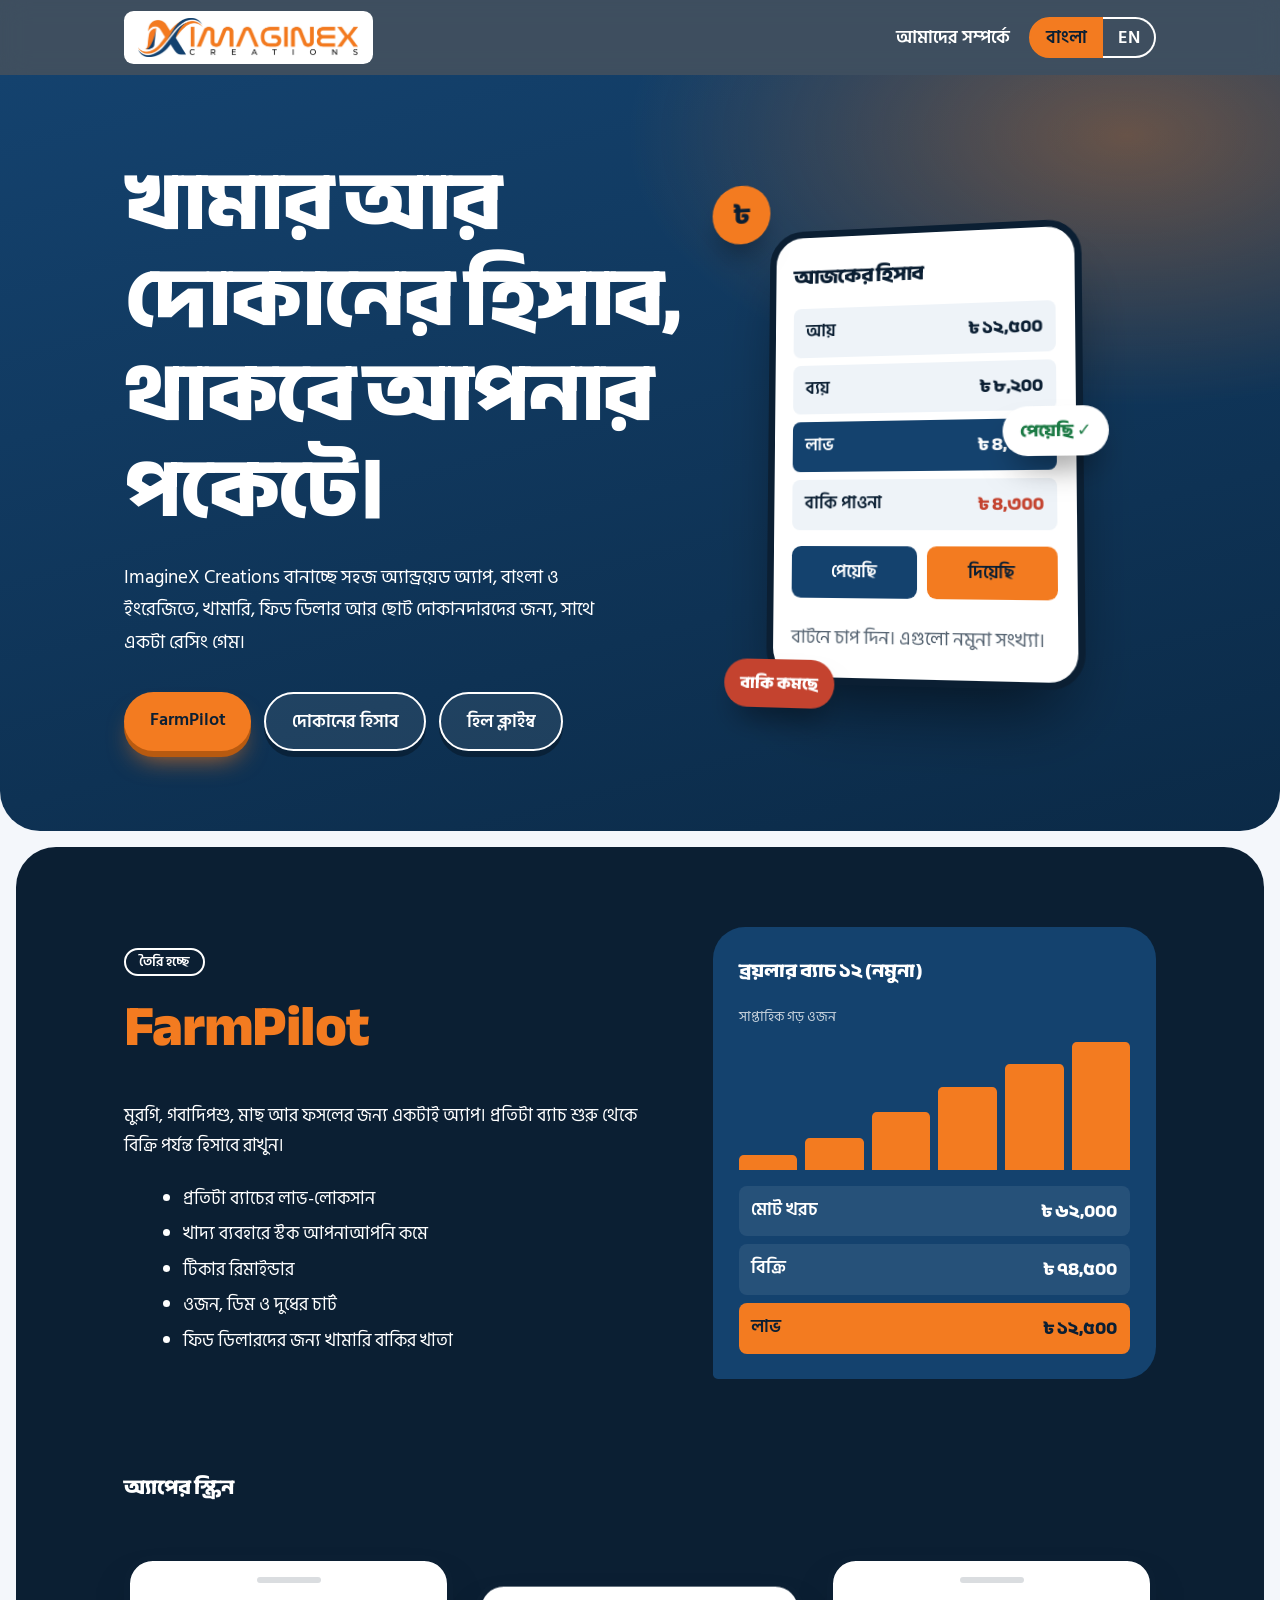
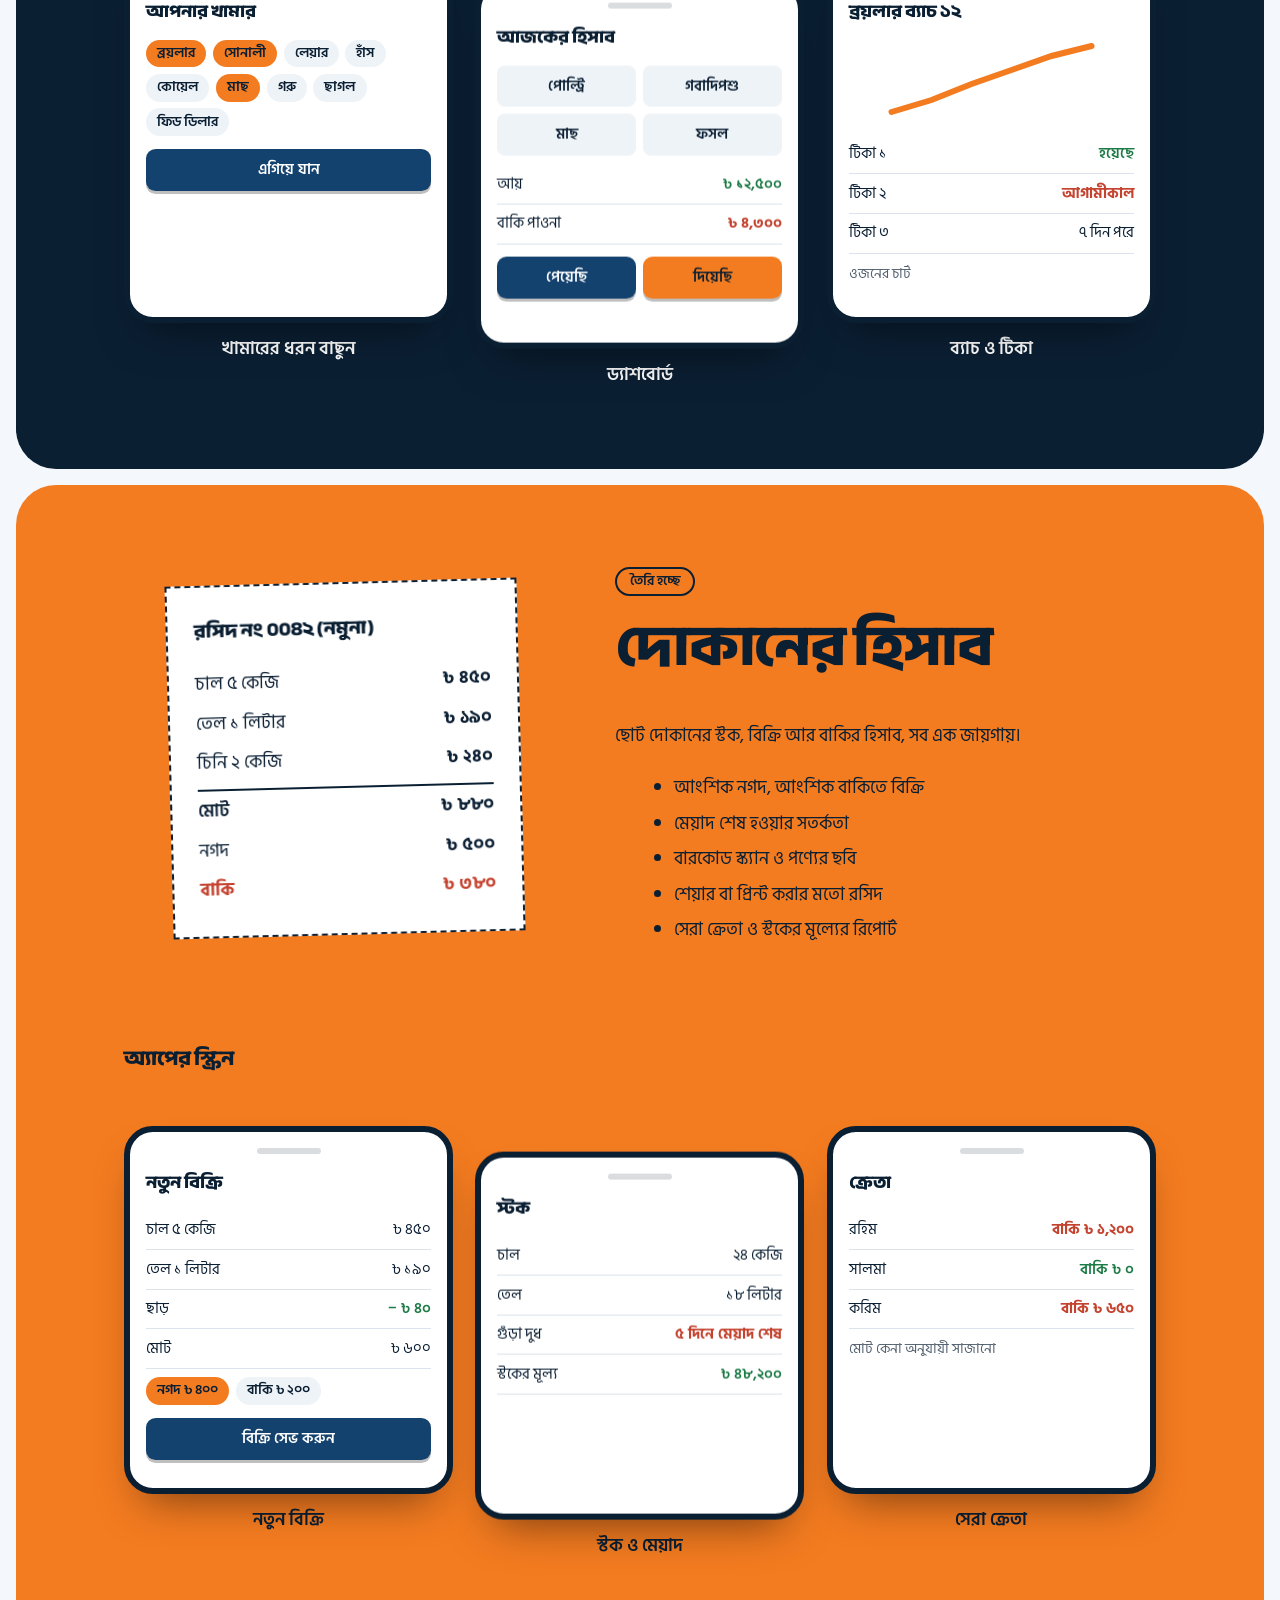
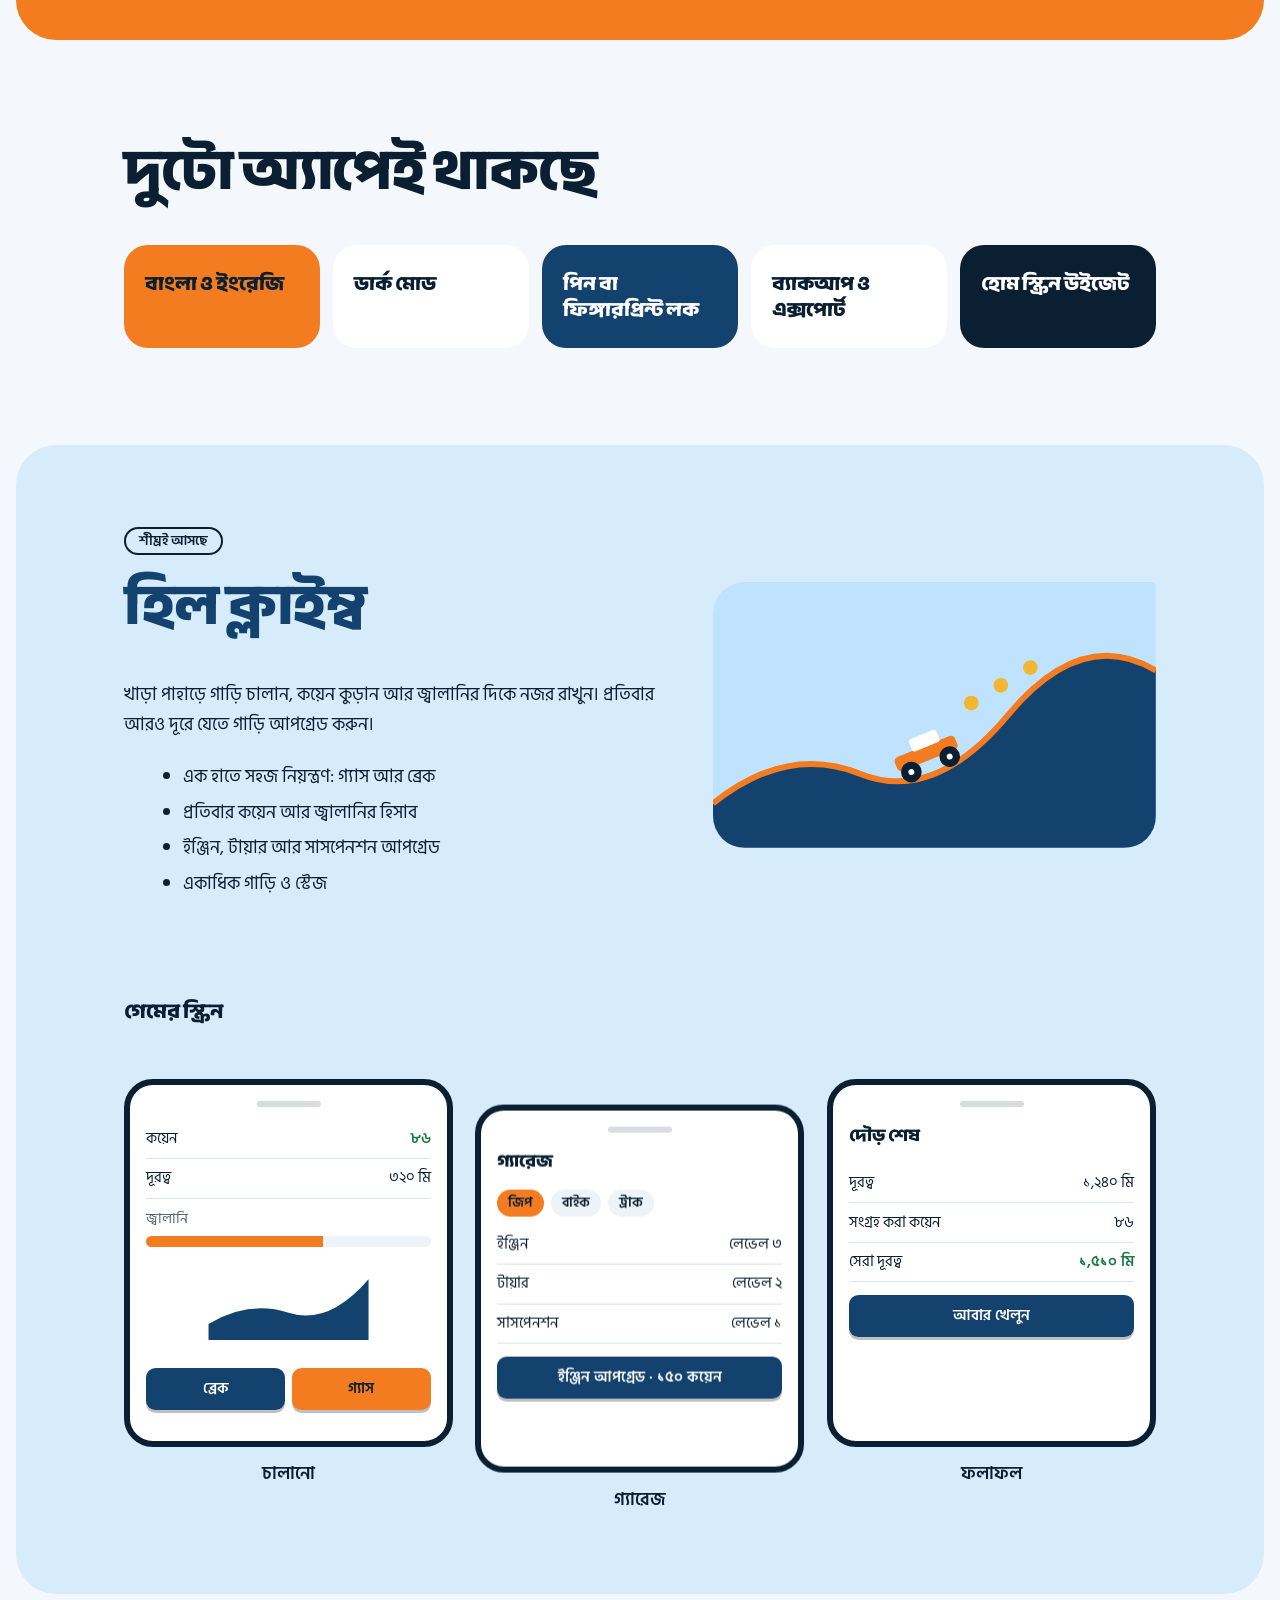
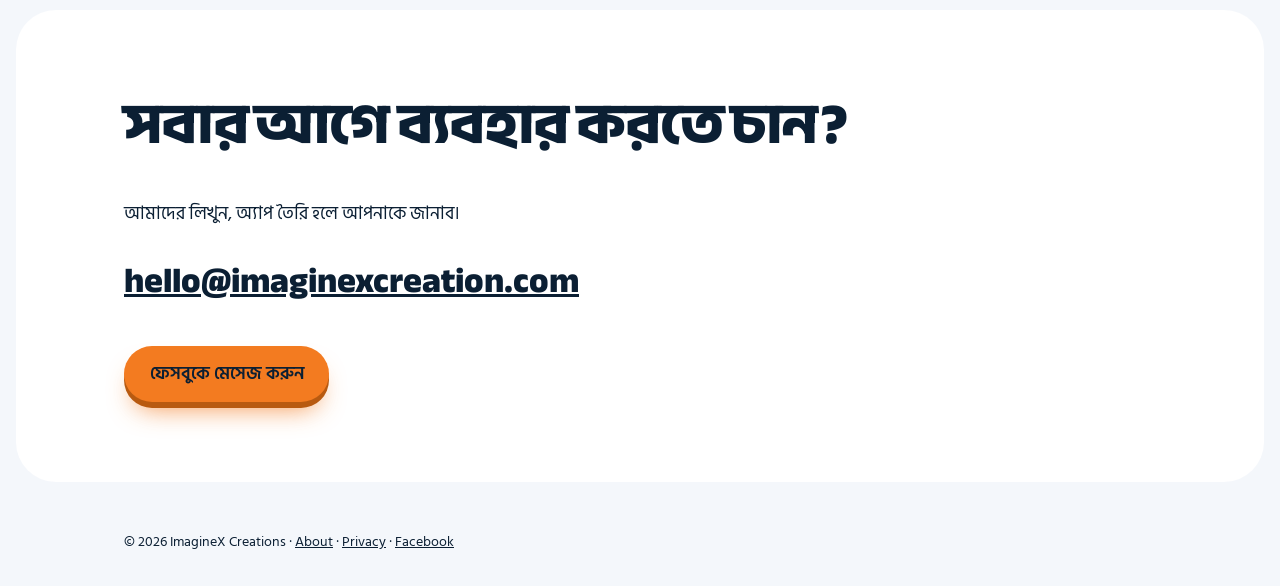
==== commit 0243d156: "Add files via upload" ====
--- a/index.html
+++ b/index.html
@@ -5,176 +5,33 @@
 <meta name="viewport" content="width=device-width, initial-scale=1">
 <title>ImagineX Creations | Farm and shop apps in Bangla</title>
 <meta name="description" content="ImagineX Creations builds simple Android apps in Bangla and English for farmers, feed dealers and small shopkeepers.">
-<link rel="icon" href="data:image/svg+xml,<svg xmlns='http://www.w3.org/2000/svg' viewBox='0 0 100 100'><text y='.9em' font-size='90'>✦</text></svg>">
+<link rel="canonical" href="https://imaginexcreation.com/">
+<meta property="og:type" content="website">
+<meta property="og:site_name" content="ImagineX Creations">
+<meta property="og:title" content="ImagineX Creations | Farm and shop apps in Bangla">
+<meta property="og:description" content="ImagineX Creations builds simple Android apps in Bangla and English for farmers, feed dealers and small shopkeepers.">
+<meta property="og:url" content="https://imaginexcreation.com/">
+<meta property="og:image" content="https://imaginexcreation.com/og-image.png">
+<meta name="twitter:card" content="summary_large_image">
+<script type="application/ld+json">{"@context": "https://schema.org", "@type": "Organization", "name": "ImagineX Creations", "url": "https://imaginexcreation.com", "logo": "https://imaginexcreation.com/logo.png", "sameAs": ["https://www.facebook.com/profile.php?id=61564806579730"]}</script>
+<link rel="icon" type="image/png" href="/favicon.png">
+<link rel="apple-touch-icon" href="/icon-192.png">
+<link rel="manifest" href="/site.webmanifest">
+<meta name="theme-color" content="#14426e">
 <link rel="preconnect" href="https://fonts.googleapis.com">
 <link rel="preconnect" href="https://fonts.gstatic.com" crossorigin>
 <link href="https://fonts.googleapis.com/css2?family=Anek+Bangla:wght@500;800&family=Hind+Siliguri:wght@400;600&display=swap" rel="stylesheet">
-<style>
-:root{--ink:#0b1f33;--paddy:#14426e;--mist:#eef3f8;--sun:#f37b20;--brick:#c4432f;--white:#fff;
---display:"Anek Bangla","Arial Black",system-ui,sans-serif;--body:"Hind Siliguri",system-ui,-apple-system,"Segoe UI",sans-serif}
-*{box-sizing:border-box;margin:0}
-html{scroll-behavior:smooth}
-body{font-family:var(--body);background:var(--mist);color:var(--ink);line-height:1.7;font-size:1.1rem}
-a{color:inherit}
-button{font:inherit;cursor:pointer}
-:focus-visible{outline:3px solid var(--sun);outline-offset:3px}
-.wrap{max-width:1080px;margin:0 auto;padding:0 1.5rem}
-header{display:flex;justify-content:space-between;align-items:center;padding:1.25rem 0}
-.logo{display:inline-flex;background:var(--white);padding:.45rem .9rem;border-radius:.6rem}.logo img{height:2.4rem;width:auto;display:block}
-.lang button{background:none;border:2px solid var(--white);color:var(--white);padding:.2rem .9rem;font-weight:600}
-.lang button:first-child{border-radius:999px 0 0 999px}
-.lang button:last-child{border-radius:0 999px 999px 0;border-left:0}
-.lang [aria-pressed=true]{background:var(--sun);border-color:var(--sun);color:var(--ink)}
-.hero{background:var(--paddy);color:var(--white);padding-bottom:5rem}
-.hero .wrap>div{display:grid;grid-template-columns:1.2fr .8fr;gap:3rem;align-items:center;padding-top:3rem}
-h1{font:800 clamp(2.4rem,6vw,4.4rem)/1.15 var(--display)}
-.hero p{margin-top:1.5rem;max-width:32rem;font-size:1.2rem}
-.btn{display:inline-block;margin-top:2rem;background:var(--sun);color:var(--ink);padding:.8rem 1.6rem;border-radius:999px;font-weight:600;text-decoration:none}
-.btn:hover{background:var(--white)}
-.phone{background:var(--white);color:var(--ink);border:7px solid var(--ink);border-radius:2.2rem;padding:1.4rem 1.2rem;max-width:20rem;justify-self:center;width:100%}
-.phone h2{font:800 1.3rem var(--display);margin-bottom:.8rem}
-dl{display:grid;gap:.5rem}
-dl div{display:flex;justify-content:space-between;padding:.55rem .8rem;background:var(--mist);border-radius:.5rem}
-dt{font-weight:600}
-dd{font:800 1.1rem var(--display)}
-.pf{background:var(--paddy)!important;color:var(--white)}
-.due dd{color:var(--brick)}
-.acts{display:flex;gap:.6rem;margin-top:1rem}
-.acts button{flex:1;border:0;padding:.7rem;border-radius:.6rem;font-weight:600}
-#rec{background:var(--paddy);color:var(--white)}
-#pay{background:var(--sun);color:var(--ink)}
-.acts button:active{transform:scale(.97)}
-.hint{font-size:.9rem;margin-top:.8rem;opacity:.7}
-section{padding:5rem 0}
-h3.big{font:800 clamp(1.8rem,4vw,2.8rem)/1.2 var(--display);margin-bottom:2.5rem}
-.apps{display:grid;grid-template-columns:1.1fr .9fr;gap:1.2rem}
-.app{padding:2.2rem}
-.app h4{font:800 2rem/1.2 var(--display);margin-bottom:.5rem}
-.app ul{margin:1.2rem 0 0 1.2rem}
-.app li{margin-bottom:.3rem}
-.farm{background:var(--ink);color:var(--white);border-radius:2rem 2rem 2rem .3rem}
-.shop{background:var(--sun);border-radius:.3rem 2rem 2rem 2rem}
-.tag{display:inline-block;border:2px solid currentColor;border-radius:999px;padding:0 .8rem;font-size:.9rem;font-weight:600;margin-bottom:1rem}
-.both{background:var(--white)}
-.both ul{list-style:none;padding:0;display:flex;flex-wrap:wrap;gap:.7rem}
-.both li{background:var(--mist);padding:.4rem 1.1rem;border-radius:999px;font-weight:600}
-.contact p{max-width:34rem;margin-bottom:1.2rem}
-.mail{font:800 clamp(1.3rem,4vw,2.2rem) var(--display)}
-footer{padding:2rem 0;font-size:.9rem}
-@media(max-width:820px){.hero .wrap>div,.apps{grid-template-columns:1fr}}
-@media(prefers-reduced-motion:reduce){html{scroll-behavior:auto}.acts button:active{transform:none}}
-.ctas{display:flex;flex-wrap:wrap;gap:.8rem;margin-top:2rem}
-.ctas .btn{margin-top:0}
-.btn.alt{background:none;border:2px solid var(--white);color:var(--white)}
-.btn.alt:hover{background:var(--white);color:var(--paddy)}
-.pro{padding:5rem 0}
-.split{display:grid;grid-template-columns:1.1fr .9fr;gap:3rem;align-items:center}
-.pro p{max-width:34rem}
-.feat{margin:1.4rem 0 0 1.2rem}
-.feat li{margin-bottom:.35rem}
-.vis h4,.receipt h4{font:800 1.2rem var(--display);margin-bottom:1rem}
-.farm{background:var(--ink);color:var(--white)}
-.farm .big{color:var(--sun)}
-.farm .vis{background:#14426e;border-radius:2rem 2rem 2rem .3rem;padding:1.6rem}
-.cap{font-size:.9rem;opacity:.75;margin-bottom:.8rem}
-.bars{display:flex;align-items:flex-end;gap:.5rem;height:8rem;margin-bottom:1rem}
-.bars i{flex:1;background:var(--sun);border-radius:.3rem .3rem 0 0}
-.farm .vis dl div{background:rgba(255,255,255,.08)}
-.farm .vis dl .pf{background:var(--sun)!important;color:var(--ink)}
-.dokan{background:var(--sun);color:var(--ink)}
-.dokan .split{grid-template-columns:.9fr 1.1fr}
-.dokan .tag{border-color:var(--ink)}
-.receipt{background:var(--white);padding:1.6rem;border:2px dashed var(--ink);transform:rotate(-1.5deg);max-width:22rem;justify-self:center;width:100%}
-.row{display:flex;justify-content:space-between;padding:.3rem 0}
-.row.tot{border-top:2px solid var(--ink);margin-top:.4rem;font-weight:600}
-.row.due{color:var(--brick);font-weight:800}
-@media(max-width:820px){.split,.dokan .split{grid-template-columns:1fr}}
-.sub{grid-column:1/-1;font:800 1.3rem var(--display);margin-top:2.5rem}
-.screens{grid-column:1/-1;display:grid;grid-template-columns:repeat(auto-fit,minmax(14rem,1fr));gap:1.4rem}
-figure{margin:0}
-figcaption{margin-top:.7rem;font-weight:600;text-align:center}
-.scr{background:var(--white);color:var(--ink);border:6px solid var(--ink);box-shadow:0 0 0 2px rgba(255,255,255,.3);border-radius:1.8rem;padding:1rem;font-size:.95rem;min-height:23rem}
-.scr h5{font:800 1.1rem var(--display);margin-bottom:.7rem}
-.chips{display:flex;flex-wrap:wrap;gap:.4rem;margin:.5rem 0}
-.chips span{padding:.15rem .7rem;border-radius:999px;background:var(--mist);font-weight:600;font-size:.85rem}
-.chips .on{background:var(--sun)}
-.tiles{display:grid;grid-template-columns:1fr 1fr;gap:.4rem;margin-bottom:.6rem}
-.tiles div{background:var(--mist);padding:.5rem;border-radius:.5rem;font-weight:600;text-align:center}
-.li{display:flex;justify-content:space-between;gap:.5rem;padding:.4rem 0;border-bottom:1px solid #dbe4ec}
-.ok{color:#1c7a45;font-weight:600}
-.warn{color:var(--brick);font-weight:800}
-.go{display:block;text-align:center;background:var(--paddy);color:var(--white);border-radius:.6rem;padding:.5rem;font-weight:600;margin-top:.8rem}
-.go.y{background:var(--sun);color:var(--ink)}
-.two{display:flex;gap:.4rem}.two .go{flex:1}
-.scr svg{width:100%;height:5rem;margin-bottom:.4rem}
-.scr .cap{margin:.5rem 0 0;opacity:.7}
-.game{background:#d6ecfb;color:var(--ink)}
-.game .big{color:var(--paddy)}
-.game .tag{border-color:var(--ink)}
-.game .scr{box-shadow:none}
-.scene{width:100%;display:block;border-radius:2rem .3rem 2rem 2rem}
-.bar{height:.7rem;background:var(--mist);border-radius:999px;overflow:hidden;margin:.3rem 0 .8rem}
-.bar i{display:block;height:100%;background:var(--sun)}
-.hr{display:flex;align-items:center;gap:1.2rem}
-.hr>a{color:var(--white);font-weight:600;text-decoration:none}
-.hr>a:hover{text-decoration:underline}
-
-/* modern layer */
-html{scroll-padding-top:5rem}
-body{background:#f4f7fb}
-.top{position:sticky;top:0;z-index:30;background:rgba(11,31,51,.78);-webkit-backdrop-filter:blur(14px) saturate(1.4);backdrop-filter:blur(14px) saturate(1.4)}
-.top header{padding:.7rem 0}
-.hero{background:radial-gradient(48rem 26rem at 88% 8%,rgba(243,123,32,.38),transparent 65%),linear-gradient(165deg,#14426e 0%,#0b2a47 100%);padding-top:2rem;border-radius:0 0 2.5rem 2.5rem}
-h1{letter-spacing:-.025em}
-.hero h1{font-size:clamp(2.6rem,7vw,5.2rem)}
-.btn{box-shadow:0 10px 24px -10px rgba(243,123,32,.9)}
-.btn.alt{box-shadow:none;background:rgba(255,255,255,.08)}
-.phone{box-shadow:0 40px 70px -25px rgba(0,0,0,.6)}
-.pro,.how,.contact{margin:1rem;border-radius:2.5rem}
-.contact{background:var(--white)}
-h3.big,h2{letter-spacing:-.02em}
-h3.big{font-size:clamp(2.2rem,5vw,3.6rem)}
-.scr{box-shadow:0 24px 44px -20px rgba(0,0,0,.5)}
-.scr::before{content:"";display:block;width:4rem;height:.35rem;border-radius:999px;background:var(--ink);opacity:.15;margin:0 auto .8rem}
-@media(min-width:821px){.screens figure:nth-child(2){transform:translateY(1.6rem)}.screens{padding-bottom:1.6rem}}
-.both{background:none}
-.both ul{display:grid;grid-template-columns:repeat(auto-fit,minmax(11rem,1fr));gap:.8rem}
-.both li{border-radius:1.5rem;padding:1.6rem 1.3rem;font:800 1.25rem/1.3 var(--display);background:var(--white)}
-.both li:nth-child(1){background:var(--sun)}
-.both li:nth-child(3){background:var(--paddy);color:var(--white)}
-.both li:nth-child(5){background:var(--ink);color:var(--white)}
-@keyframes up{from{opacity:0;transform:translateY(16px)}}
-.hero h1,.hero p,.hero .ctas,.hero .phone{animation:up .7s cubic-bezier(.2,.7,.2,1) both}
-.hero p{animation-delay:.1s}.hero .ctas{animation-delay:.2s}.hero .phone{animation-delay:.3s}
-@media(prefers-reduced-motion:reduce){.hero h1,.hero p,.hero .ctas,.hero .phone{animation:none}}
-
-/* 3D layer */
-.hero{overflow-x:clip}
-.stage{perspective:1100px;justify-self:center;width:100%;max-width:20rem}
-.rig{position:relative;transform-style:preserve-3d;transform:rotateX(var(--rx,4deg)) rotateY(var(--ry,-10deg));transition:transform .18s ease-out}
-.fl{position:absolute;z-index:2;font:800 1rem var(--display);padding:.5rem 1rem;border-radius:999px;box-shadow:0 18px 30px -12px rgba(0,0,0,.55);animation:bob 4s ease-in-out infinite}
-.f1{top:-1.4rem;left:-1.8rem;transform:translateZ(90px);width:3.6rem;height:3.6rem;display:grid;place-items:center;padding:0;font-size:1.7rem;background:var(--sun);color:var(--ink);border-radius:50%}
-.f2{top:42%;right:-1.6rem;transform:translateZ(70px);background:#fff;color:#1c7a45}
-.f3{bottom:-1rem;left:-1.6rem;transform:translateZ(50px);background:var(--brick);color:#fff;animation-delay:-2s}
-@keyframes bob{50%{translate:0 -10px}}
-.scr,.vis,.scene,.both li{transform:perspective(900px) rotateX(var(--rx,0deg)) rotateY(var(--ry,0deg));transition:transform .2s ease-out}
-.receipt{transform:perspective(900px) rotate(-1.5deg) rotateX(var(--rx,0deg)) rotateY(var(--ry,0deg));transition:transform .2s ease-out}
-.go{box-shadow:0 3px 0 rgba(0,0,0,.25)}
-@media(prefers-reduced-motion:reduce){.fl{animation:none}}
-.btn{box-shadow:0 6px 0 #b85a10,0 16px 26px -10px rgba(243,123,32,.8);transition:transform .1s,box-shadow .1s}
-.btn:active{transform:translateY(4px);box-shadow:0 2px 0 #b85a10}
-.btn.alt{box-shadow:0 6px 0 rgba(0,0,0,.3)}
-.btn.alt:active{box-shadow:0 2px 0 rgba(0,0,0,.3)}
-</style>
+<link rel="stylesheet" href="style.css">
 </head>
 <body>
+<a class="skip" href="#main">Skip to content</a>
 <div class="top"><div class="wrap">
   <header>
    <a class="logo" href="#" aria-label="ImagineX Creations"><img src="logo.png" alt="ImagineX Creations"></a>
    <div class="hr"><a href="about.html" data-bn="আমাদের সম্পর্কে">About</a><div class="lang" role="group" aria-label="Language"><button id="bn" aria-pressed="true">বাংলা</button><button id="en" aria-pressed="false">EN</button></div></div>
   </header>
  </div></div>
-<div class="hero">
+<div class="hero" id="main">
  <div class="wrap">
   <div>
    <div>
@@ -344,44 +201,8 @@
  </div>
 </section>
 
-<footer><div class="wrap">© <span id="y">2026</span> ImagineX Creations · <a href="about.html">About</a> · <a href="https://www.facebook.com/profile.php?id=61564806579730" target="_blank" rel="noopener">Facebook</a></div></footer>
-
-<script>
-var lang="bn",inc=12500,exp=8200,due=4300;
-function f(n){return"৳ "+n.toLocaleString(lang==="bn"?"bn-BD":"en-US")}
-function draw(){
- document.getElementById("inc").textContent=f(inc);
- document.getElementById("exp").textContent=f(exp);
- document.getElementById("pro").textContent=f(inc-exp);
- document.getElementById("due").textContent=f(due);
-}
-function setLang(l){
- lang=l;document.documentElement.lang=l;
- document.querySelectorAll("[data-bn]").forEach(function(e){
-  if(!e.dataset.en)e.dataset.en=e.textContent;
-  e.textContent=l==="bn"?e.dataset.bn:e.dataset.en;
- });
- document.getElementById("bn").setAttribute("aria-pressed",l==="bn");
- document.getElementById("en").setAttribute("aria-pressed",l==="en");
- try{localStorage.setItem("lang",l)}catch(e){}
- draw();
-}
-document.getElementById("bn").onclick=function(){setLang("bn")};
-document.getElementById("en").onclick=function(){setLang("en")};
-document.getElementById("rec").onclick=function(){inc+=1000;due=Math.max(0,due-1000);draw()};
-document.getElementById("pay").onclick=function(){exp+=400;draw()};
-document.getElementById("y").textContent=new Date().getFullYear();
-var s="bn";try{s=localStorage.getItem("lang")||"bn"}catch(e){}
-setLang(s);
-
-if(matchMedia("(hover:hover)").matches&&!matchMedia("(prefers-reduced-motion:reduce)").matches){
- function tilt(el,t,k){
-  el.addEventListener("pointermove",function(e){var r=t.getBoundingClientRect(),x=(e.clientX-r.left)/r.width-.5,y=(e.clientY-r.top)/r.height-.5;t.style.setProperty("--ry",x*k+"deg");t.style.setProperty("--rx",-y*k+"deg")});
-  el.addEventListener("pointerleave",function(){t.style.removeProperty("--ry");t.style.removeProperty("--rx")});
- }
- document.querySelectorAll(".scr,.vis,.scene,.receipt,.both li").forEach(function(el){tilt(el,el,14)});
- var st=document.querySelector(".stage"),rg=document.querySelector(".rig");if(st&&rg){tilt(st,rg,22)}
-}
-</script>
+<footer><div class="wrap">© <span id="y">2026</span> ImagineX Creations · <a href="about.html">About</a> · <a href="privacy.html">Privacy</a> · <a href="https://www.facebook.com/profile.php?id=61564806579730" target="_blank" rel="noopener">Facebook</a></div></footer>
+
+<script src="script.js" defer></script>
 </body>
 </html>
--- a/style.css
+++ b/style.css
@@ -0,0 +1,158 @@
+:root{--ink:#0b1f33;--paddy:#14426e;--mist:#eef3f8;--sun:#f37b20;--brick:#c4432f;--white:#fff;
+--display:"Anek Bangla","Arial Black",system-ui,sans-serif;--body:"Hind Siliguri",system-ui,-apple-system,"Segoe UI",sans-serif}
+*{box-sizing:border-box;margin:0}
+html{scroll-behavior:smooth}
+body{font-family:var(--body);background:var(--mist);color:var(--ink);line-height:1.7;font-size:1.1rem}
+a{color:inherit}
+button{font:inherit;cursor:pointer}
+:focus-visible{outline:3px solid var(--sun);outline-offset:3px}
+.wrap{max-width:1080px;margin:0 auto;padding:0 1.5rem}
+header{display:flex;justify-content:space-between;align-items:center;padding:1.25rem 0}
+.logo{display:inline-flex;background:var(--white);padding:.45rem .9rem;border-radius:.6rem}.logo img{height:2.4rem;width:auto;display:block}
+.lang button{background:none;border:2px solid var(--white);color:var(--white);padding:.2rem .9rem;font-weight:600}
+.lang button:first-child{border-radius:999px 0 0 999px}
+.lang button:last-child{border-radius:0 999px 999px 0;border-left:0}
+.lang [aria-pressed=true]{background:var(--sun);border-color:var(--sun);color:var(--ink)}
+.hero{background:var(--paddy);color:var(--white);padding-bottom:5rem}
+.hero .wrap>div{display:grid;grid-template-columns:1.2fr .8fr;gap:3rem;align-items:center;padding-top:3rem}
+h1{font:800 clamp(2.4rem,6vw,4.4rem)/1.15 var(--display)}
+.hero p{margin-top:1.5rem;max-width:32rem;font-size:1.2rem}
+.btn{display:inline-block;margin-top:2rem;background:var(--sun);color:var(--ink);padding:.8rem 1.6rem;border-radius:999px;font-weight:600;text-decoration:none}
+.btn:hover{background:var(--white)}
+.phone{background:var(--white);color:var(--ink);border:7px solid var(--ink);border-radius:2.2rem;padding:1.4rem 1.2rem;max-width:20rem;justify-self:center;width:100%}
+.phone h2{font:800 1.3rem var(--display);margin-bottom:.8rem}
+dl{display:grid;gap:.5rem}
+dl div{display:flex;justify-content:space-between;padding:.55rem .8rem;background:var(--mist);border-radius:.5rem}
+dt{font-weight:600}
+dd{font:800 1.1rem var(--display)}
+.pf{background:var(--paddy)!important;color:var(--white)}
+.due dd{color:var(--brick)}
+.acts{display:flex;gap:.6rem;margin-top:1rem}
+.acts button{flex:1;border:0;padding:.7rem;border-radius:.6rem;font-weight:600}
+#rec{background:var(--paddy);color:var(--white)}
+#pay{background:var(--sun);color:var(--ink)}
+.acts button:active{transform:scale(.97)}
+.hint{font-size:.9rem;margin-top:.8rem;opacity:.7}
+section{padding:5rem 0}
+h3.big{font:800 clamp(1.8rem,4vw,2.8rem)/1.2 var(--display);margin-bottom:2.5rem}
+.apps{display:grid;grid-template-columns:1.1fr .9fr;gap:1.2rem}
+.app{padding:2.2rem}
+.app h4{font:800 2rem/1.2 var(--display);margin-bottom:.5rem}
+.app ul{margin:1.2rem 0 0 1.2rem}
+.app li{margin-bottom:.3rem}
+.farm{background:var(--ink);color:var(--white);border-radius:2rem 2rem 2rem .3rem}
+.shop{background:var(--sun);border-radius:.3rem 2rem 2rem 2rem}
+.tag{display:inline-block;border:2px solid currentColor;border-radius:999px;padding:0 .8rem;font-size:.9rem;font-weight:600;margin-bottom:1rem}
+.both{background:var(--white)}
+.both ul{list-style:none;padding:0;display:flex;flex-wrap:wrap;gap:.7rem}
+.both li{background:var(--mist);padding:.4rem 1.1rem;border-radius:999px;font-weight:600}
+.contact p{max-width:34rem;margin-bottom:1.2rem}
+.mail{font:800 clamp(1.3rem,4vw,2.2rem) var(--display)}
+footer{padding:2rem 0;font-size:.9rem}
+@media(max-width:820px){.hero .wrap>div,.apps{grid-template-columns:1fr}}
+@media(prefers-reduced-motion:reduce){html{scroll-behavior:auto}.acts button:active{transform:none}}
+.ctas{display:flex;flex-wrap:wrap;gap:.8rem;margin-top:2rem}
+.ctas .btn{margin-top:0}
+.btn.alt{background:none;border:2px solid var(--white);color:var(--white)}
+.btn.alt:hover{background:var(--white);color:var(--paddy)}
+.pro{padding:5rem 0}
+.split{display:grid;grid-template-columns:1.1fr .9fr;gap:3rem;align-items:center}
+.pro p{max-width:34rem}
+.feat{margin:1.4rem 0 0 1.2rem}
+.feat li{margin-bottom:.35rem}
+.vis h4,.receipt h4{font:800 1.2rem var(--display);margin-bottom:1rem}
+.farm{background:var(--ink);color:var(--white)}
+.farm .big{color:var(--sun)}
+.farm .vis{background:#14426e;border-radius:2rem 2rem 2rem .3rem;padding:1.6rem}
+.cap{font-size:.9rem;opacity:.75;margin-bottom:.8rem}
+.bars{display:flex;align-items:flex-end;gap:.5rem;height:8rem;margin-bottom:1rem}
+.bars i{flex:1;background:var(--sun);border-radius:.3rem .3rem 0 0}
+.farm .vis dl div{background:rgba(255,255,255,.08)}
+.farm .vis dl .pf{background:var(--sun)!important;color:var(--ink)}
+.dokan{background:var(--sun);color:var(--ink)}
+.dokan .split{grid-template-columns:.9fr 1.1fr}
+.dokan .tag{border-color:var(--ink)}
+.receipt{background:var(--white);padding:1.6rem;border:2px dashed var(--ink);transform:rotate(-1.5deg);max-width:22rem;justify-self:center;width:100%}
+.row{display:flex;justify-content:space-between;padding:.3rem 0}
+.row.tot{border-top:2px solid var(--ink);margin-top:.4rem;font-weight:600}
+.row.due{color:var(--brick);font-weight:800}
+@media(max-width:820px){.split,.dokan .split{grid-template-columns:1fr}}
+.sub{grid-column:1/-1;font:800 1.3rem var(--display);margin-top:2.5rem}
+.screens{grid-column:1/-1;display:grid;grid-template-columns:repeat(auto-fit,minmax(14rem,1fr));gap:1.4rem}
+figure{margin:0}
+figcaption{margin-top:.7rem;font-weight:600;text-align:center}
+.scr{background:var(--white);color:var(--ink);border:6px solid var(--ink);box-shadow:0 0 0 2px rgba(255,255,255,.3);border-radius:1.8rem;padding:1rem;font-size:.95rem;min-height:23rem}
+.scr h5{font:800 1.1rem var(--display);margin-bottom:.7rem}
+.chips{display:flex;flex-wrap:wrap;gap:.4rem;margin:.5rem 0}
+.chips span{padding:.15rem .7rem;border-radius:999px;background:var(--mist);font-weight:600;font-size:.85rem}
+.chips .on{background:var(--sun)}
+.tiles{display:grid;grid-template-columns:1fr 1fr;gap:.4rem;margin-bottom:.6rem}
+.tiles div{background:var(--mist);padding:.5rem;border-radius:.5rem;font-weight:600;text-align:center}
+.li{display:flex;justify-content:space-between;gap:.5rem;padding:.4rem 0;border-bottom:1px solid #dbe4ec}
+.ok{color:#1c7a45;font-weight:600}
+.warn{color:var(--brick);font-weight:800}
+.go{display:block;text-align:center;background:var(--paddy);color:var(--white);border-radius:.6rem;padding:.5rem;font-weight:600;margin-top:.8rem}
+.go.y{background:var(--sun);color:var(--ink)}
+.two{display:flex;gap:.4rem}.two .go{flex:1}
+.scr svg{width:100%;height:5rem;margin-bottom:.4rem}
+.scr .cap{margin:.5rem 0 0;opacity:.7}
+.game{background:#d6ecfb;color:var(--ink)}
+.game .big{color:var(--paddy)}
+.game .tag{border-color:var(--ink)}
+.game .scr{box-shadow:none}
+.scene{width:100%;display:block;border-radius:2rem .3rem 2rem 2rem}
+.bar{height:.7rem;background:var(--mist);border-radius:999px;overflow:hidden;margin:.3rem 0 .8rem}
+.bar i{display:block;height:100%;background:var(--sun)}
+.hr{display:flex;align-items:center;gap:1.2rem}
+.hr>a{color:var(--white);font-weight:600;text-decoration:none}
+.hr>a:hover{text-decoration:underline}
+
+/* modern layer */
+html{scroll-padding-top:5rem}
+body{background:#f4f7fb}
+.top{position:sticky;top:0;z-index:30;background:rgba(11,31,51,.78);-webkit-backdrop-filter:blur(14px) saturate(1.4);backdrop-filter:blur(14px) saturate(1.4)}
+.top header{padding:.7rem 0}
+.hero{background:radial-gradient(48rem 26rem at 88% 8%,rgba(243,123,32,.38),transparent 65%),linear-gradient(165deg,#14426e 0%,#0b2a47 100%);padding-top:2rem;border-radius:0 0 2.5rem 2.5rem}
+h1{letter-spacing:-.025em}
+.hero h1{font-size:clamp(2.6rem,7vw,5.2rem)}
+.btn{box-shadow:0 10px 24px -10px rgba(243,123,32,.9)}
+.btn.alt{box-shadow:none;background:rgba(255,255,255,.08)}
+.phone{box-shadow:0 40px 70px -25px rgba(0,0,0,.6)}
+.pro,.how,.contact{margin:1rem;border-radius:2.5rem}
+.contact{background:var(--white)}
+h3.big,h2{letter-spacing:-.02em}
+h3.big{font-size:clamp(2.2rem,5vw,3.6rem)}
+.scr{box-shadow:0 24px 44px -20px rgba(0,0,0,.5)}
+.scr::before{content:"";display:block;width:4rem;height:.35rem;border-radius:999px;background:var(--ink);opacity:.15;margin:0 auto .8rem}
+@media(min-width:821px){.screens figure:nth-child(2){transform:translateY(1.6rem)}.screens{padding-bottom:1.6rem}}
+.both{background:none}
+.both ul{display:grid;grid-template-columns:repeat(auto-fit,minmax(11rem,1fr));gap:.8rem}
+.both li{border-radius:1.5rem;padding:1.6rem 1.3rem;font:800 1.25rem/1.3 var(--display);background:var(--white)}
+.both li:nth-child(1){background:var(--sun)}
+.both li:nth-child(3){background:var(--paddy);color:var(--white)}
+.both li:nth-child(5){background:var(--ink);color:var(--white)}
+@keyframes up{from{opacity:0;transform:translateY(16px)}}
+.hero h1,.hero p,.hero .ctas,.hero .phone{animation:up .7s cubic-bezier(.2,.7,.2,1) both}
+.hero p{animation-delay:.1s}.hero .ctas{animation-delay:.2s}.hero .phone{animation-delay:.3s}
+@media(prefers-reduced-motion:reduce){.hero h1,.hero p,.hero .ctas,.hero .phone{animation:none}}
+
+/* 3D layer */
+.hero{overflow-x:clip}
+.stage{perspective:1100px;justify-self:center;width:100%;max-width:20rem}
+.rig{position:relative;transform-style:preserve-3d;transform:rotateX(var(--rx,4deg)) rotateY(var(--ry,-10deg));transition:transform .18s ease-out}
+.fl{position:absolute;z-index:2;font:800 1rem var(--display);padding:.5rem 1rem;border-radius:999px;box-shadow:0 18px 30px -12px rgba(0,0,0,.55);animation:bob 4s ease-in-out infinite}
+.f1{top:-1.4rem;left:-1.8rem;transform:translateZ(90px);width:3.6rem;height:3.6rem;display:grid;place-items:center;padding:0;font-size:1.7rem;background:var(--sun);color:var(--ink);border-radius:50%}
+.f2{top:42%;right:-1.6rem;transform:translateZ(70px);background:#fff;color:#1c7a45}
+.f3{bottom:-1rem;left:-1.6rem;transform:translateZ(50px);background:var(--brick);color:#fff;animation-delay:-2s}
+@keyframes bob{50%{translate:0 -10px}}
+.scr,.vis,.scene,.both li{transform:perspective(900px) rotateX(var(--rx,0deg)) rotateY(var(--ry,0deg));transition:transform .2s ease-out}
+.receipt{transform:perspective(900px) rotate(-1.5deg) rotateX(var(--rx,0deg)) rotateY(var(--ry,0deg));transition:transform .2s ease-out}
+.go{box-shadow:0 3px 0 rgba(0,0,0,.25)}
+@media(prefers-reduced-motion:reduce){.fl{animation:none}}
+.btn{box-shadow:0 6px 0 #b85a10,0 16px 26px -10px rgba(243,123,32,.8);transition:transform .1s,box-shadow .1s}
+.btn:active{transform:translateY(4px);box-shadow:0 2px 0 #b85a10}
+.btn.alt{box-shadow:0 6px 0 rgba(0,0,0,.3)}
+.btn.alt:active{box-shadow:0 2px 0 rgba(0,0,0,.3)}
+
+.skip{position:absolute;left:-999px;top:0;background:#fff;color:#0b1f33;padding:.6rem 1rem;z-index:100}
+.skip:focus{left:1rem;top:1rem}
